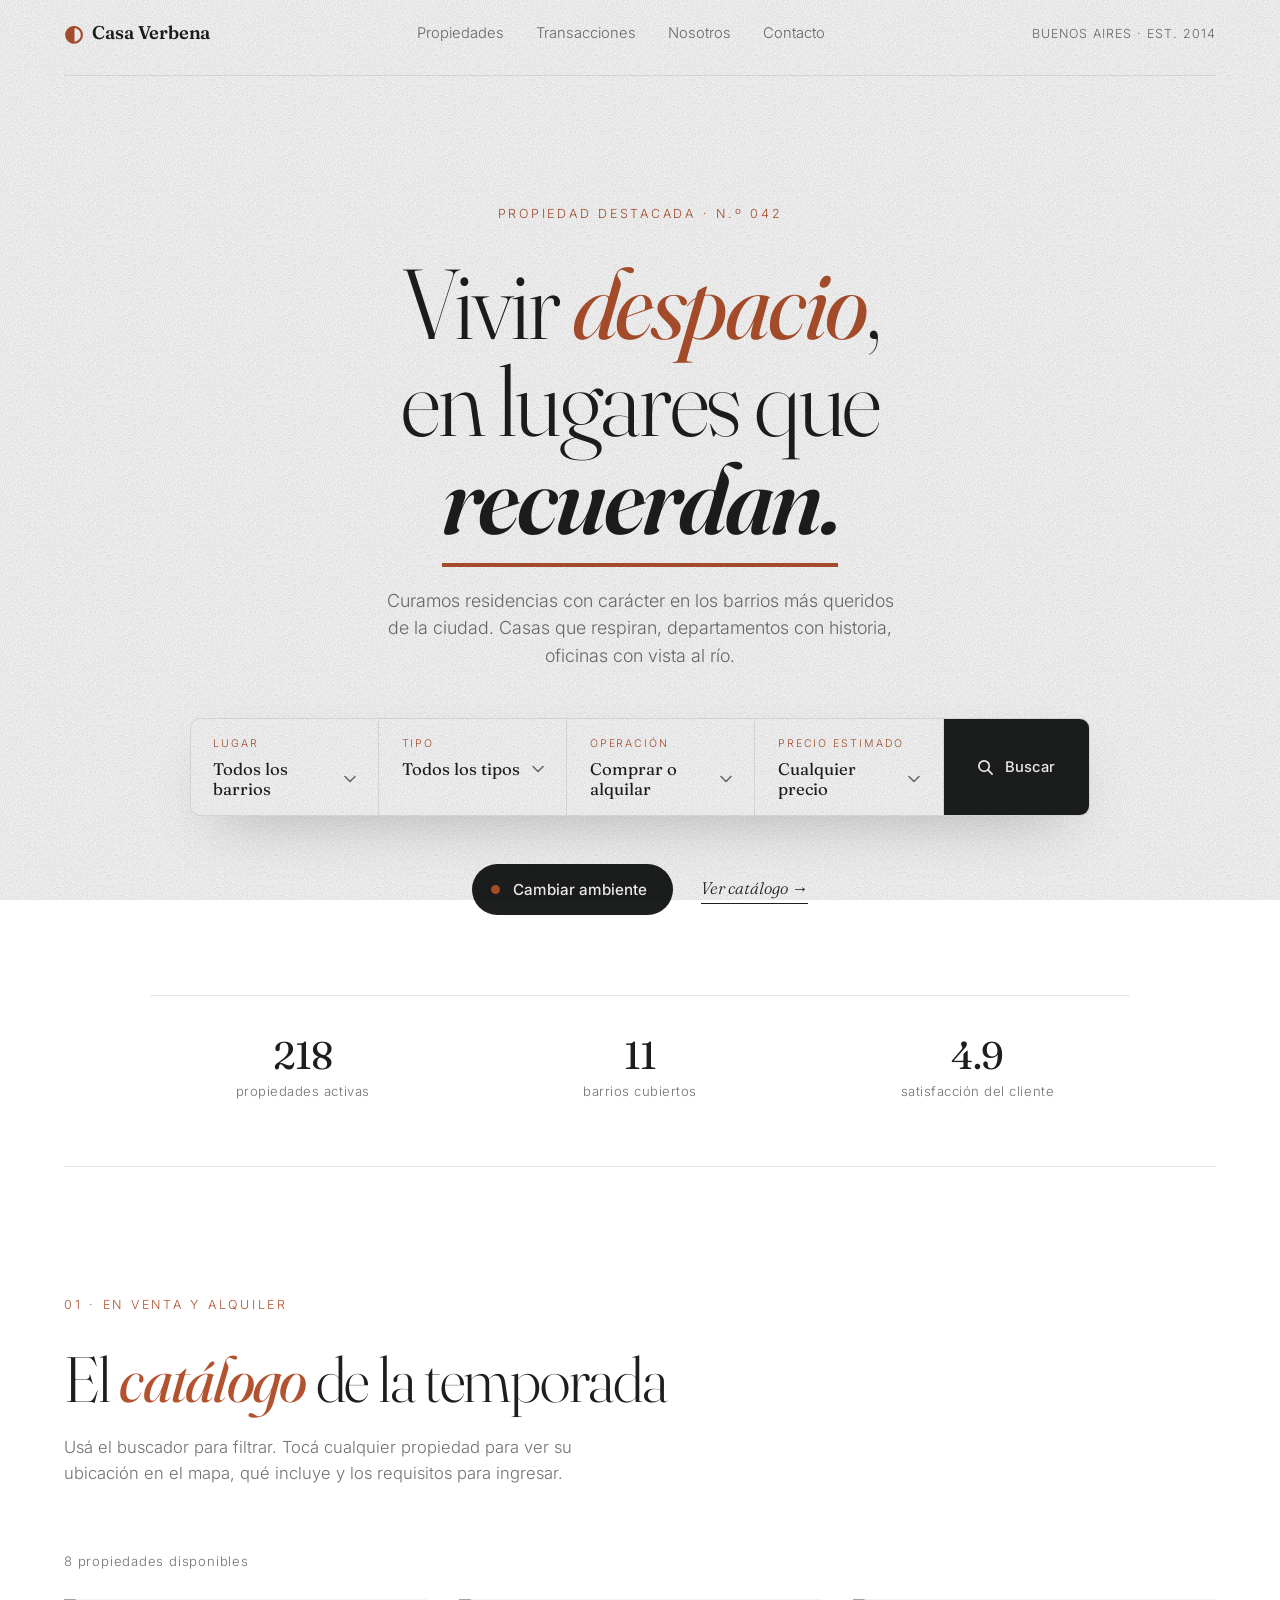
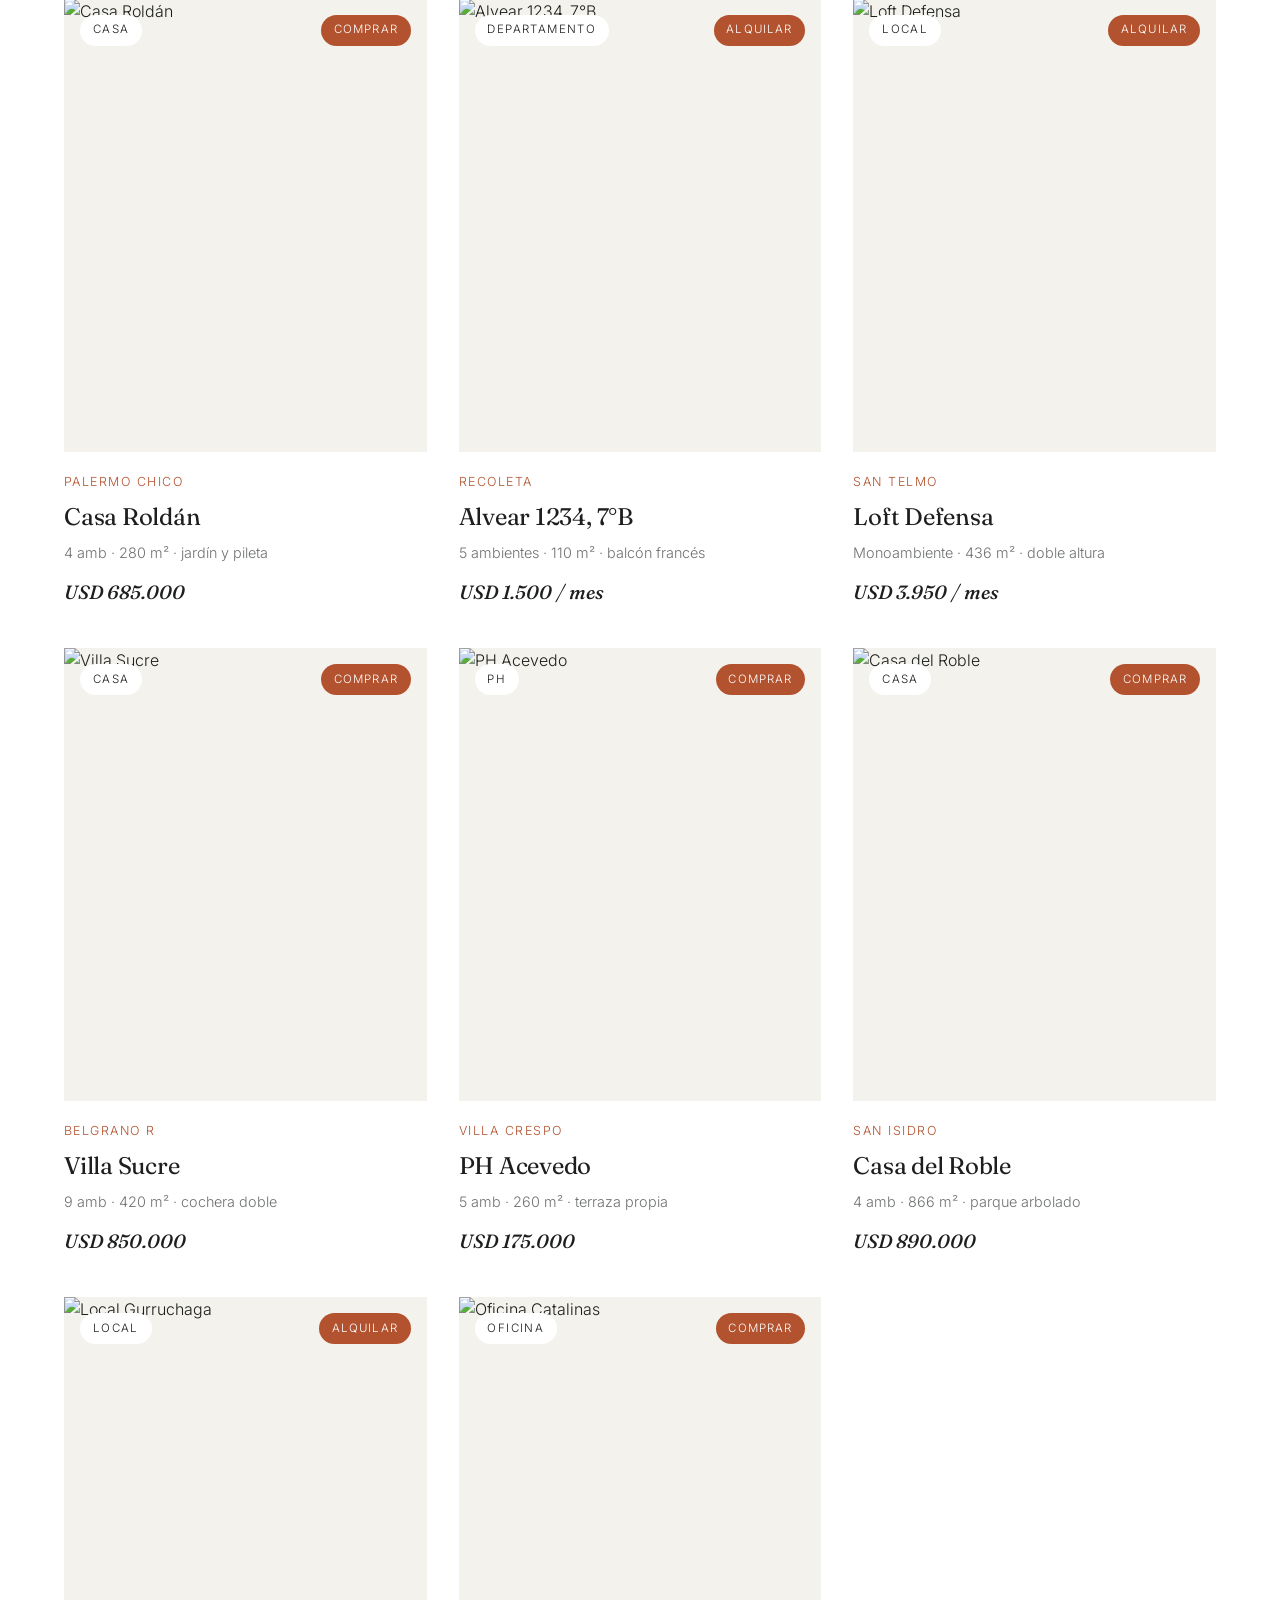
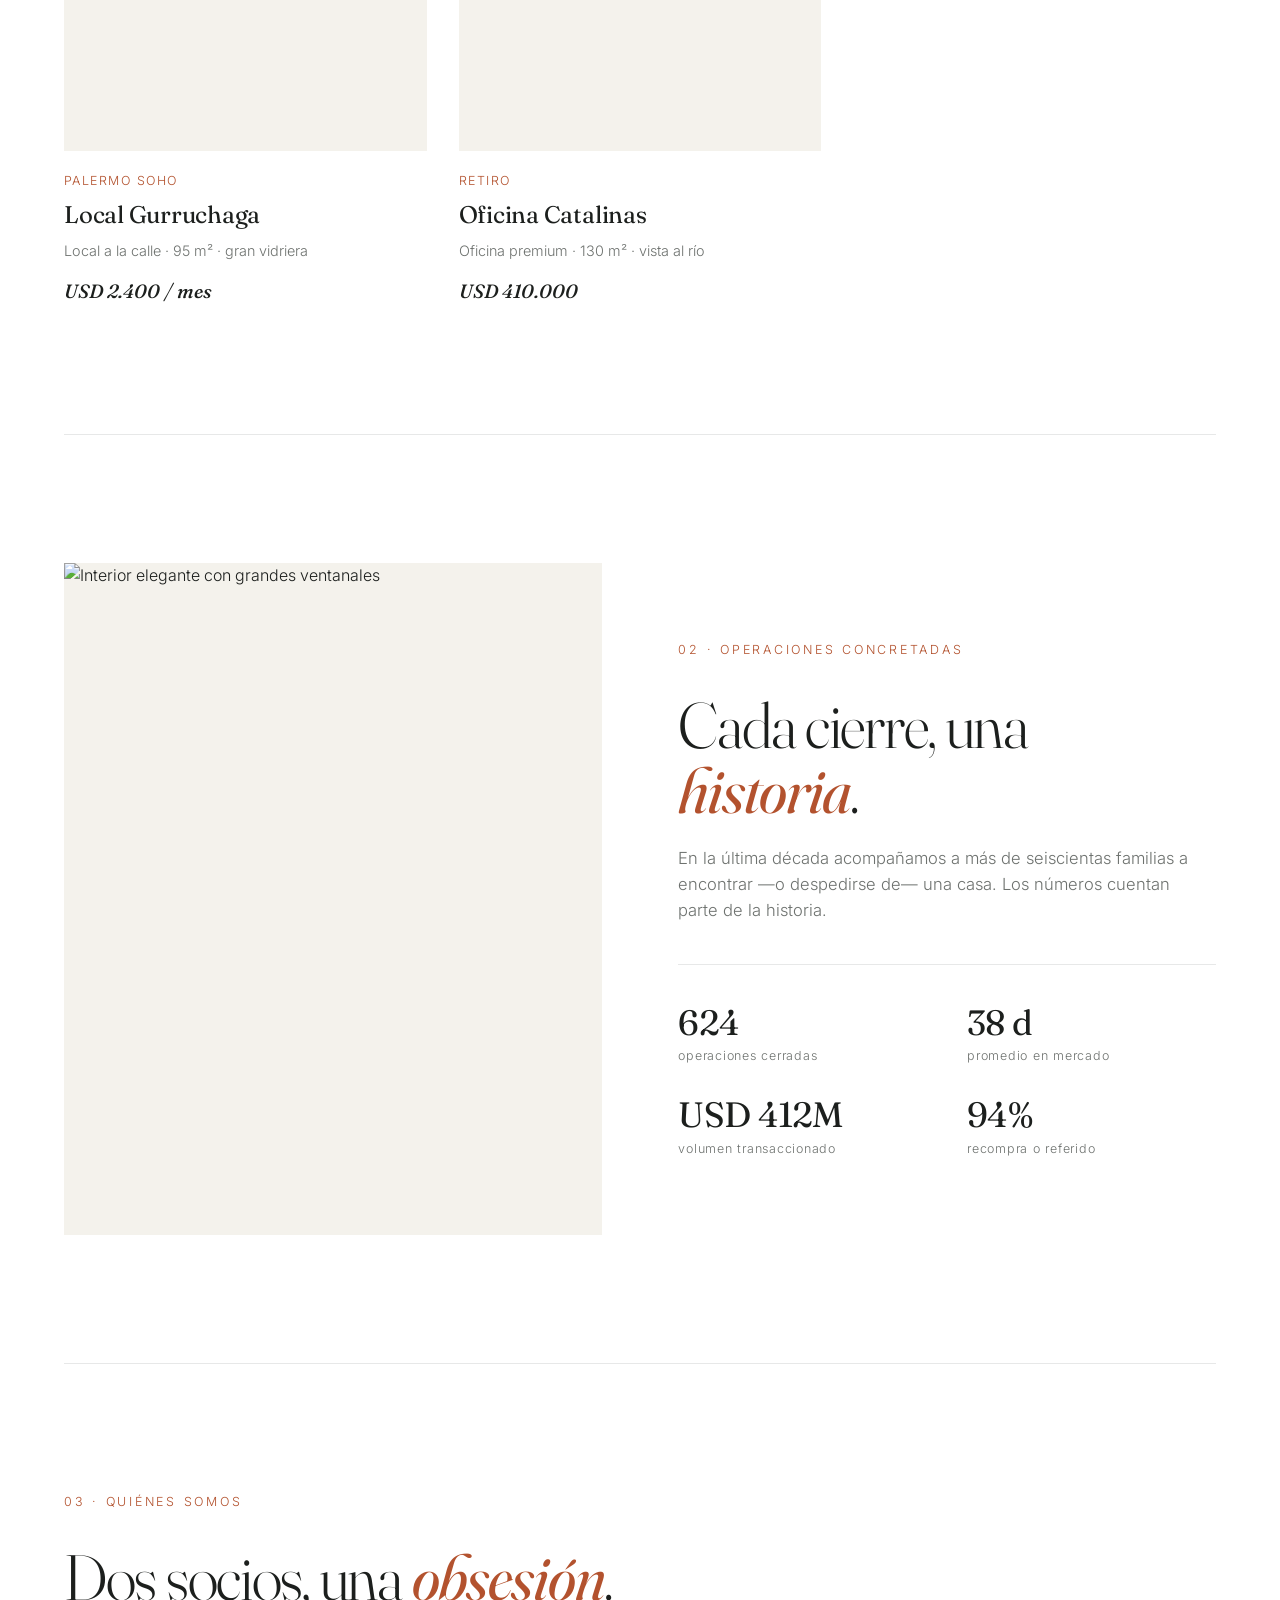
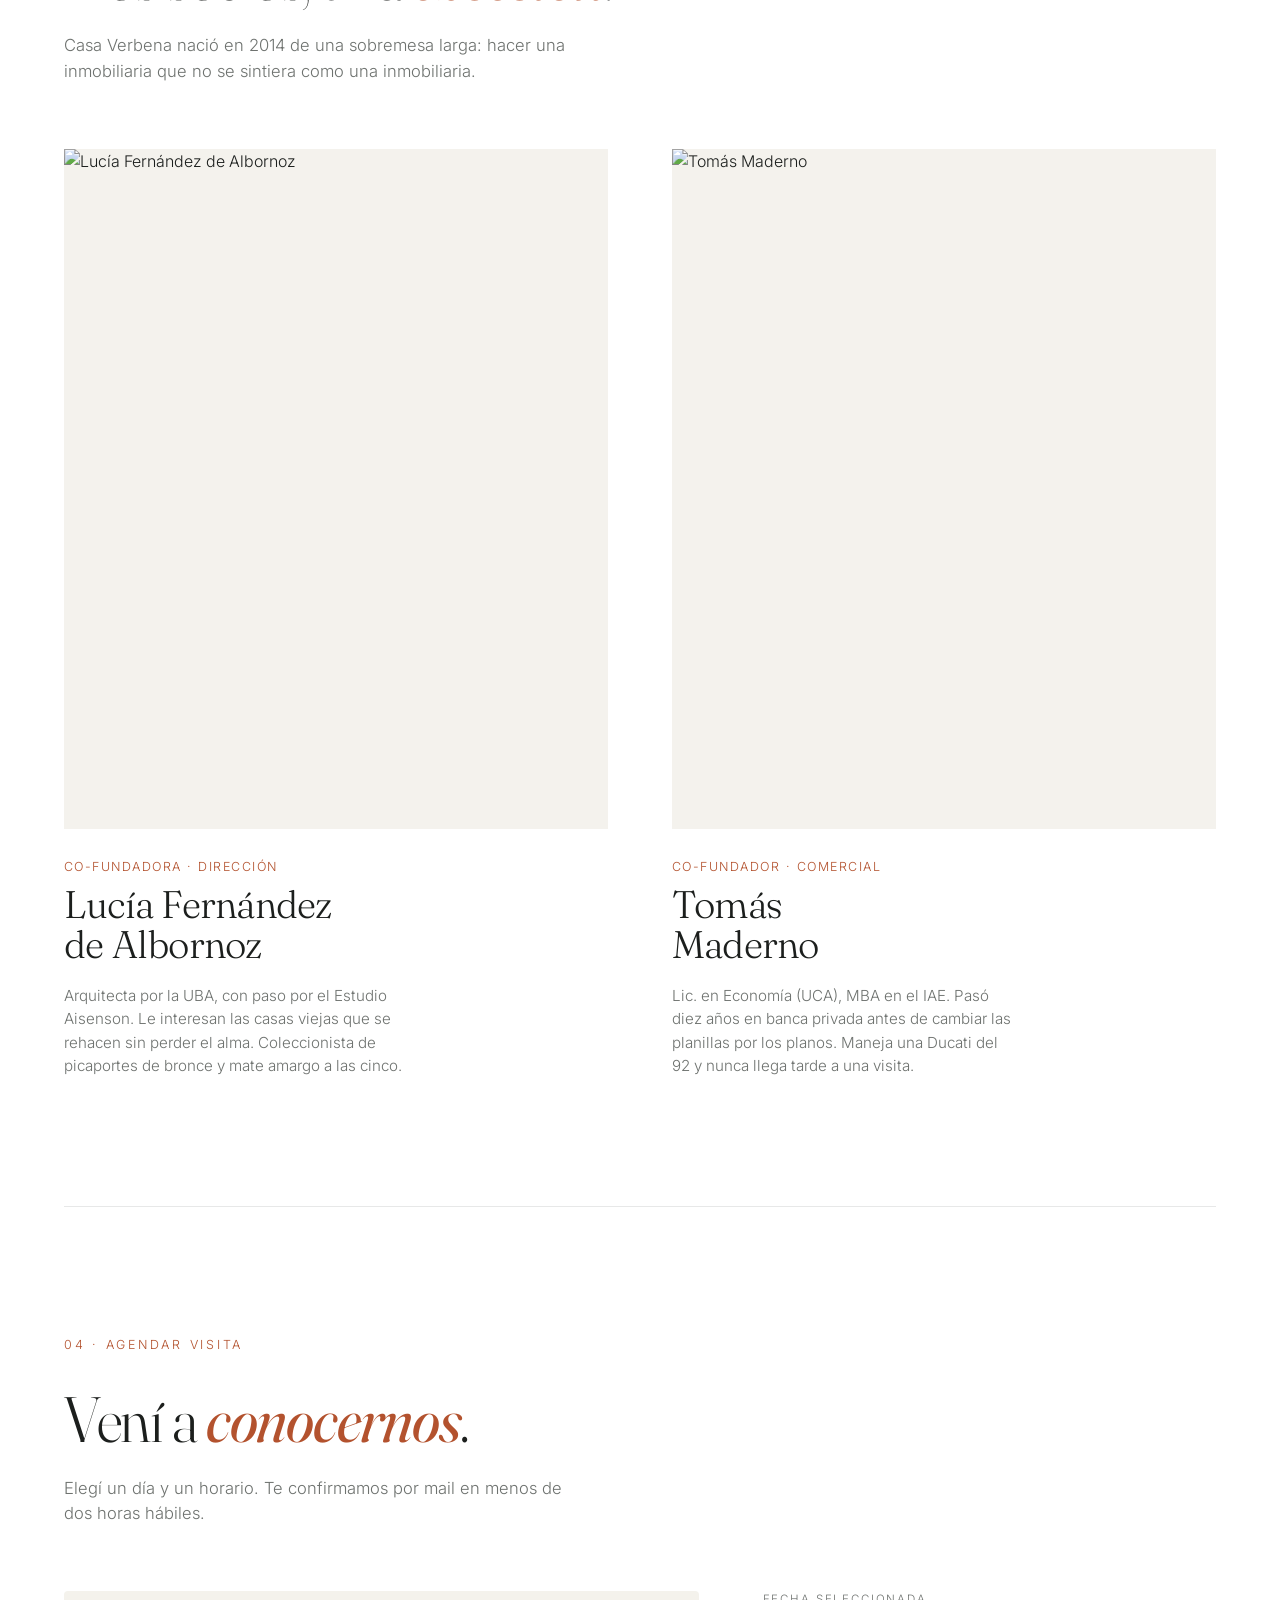
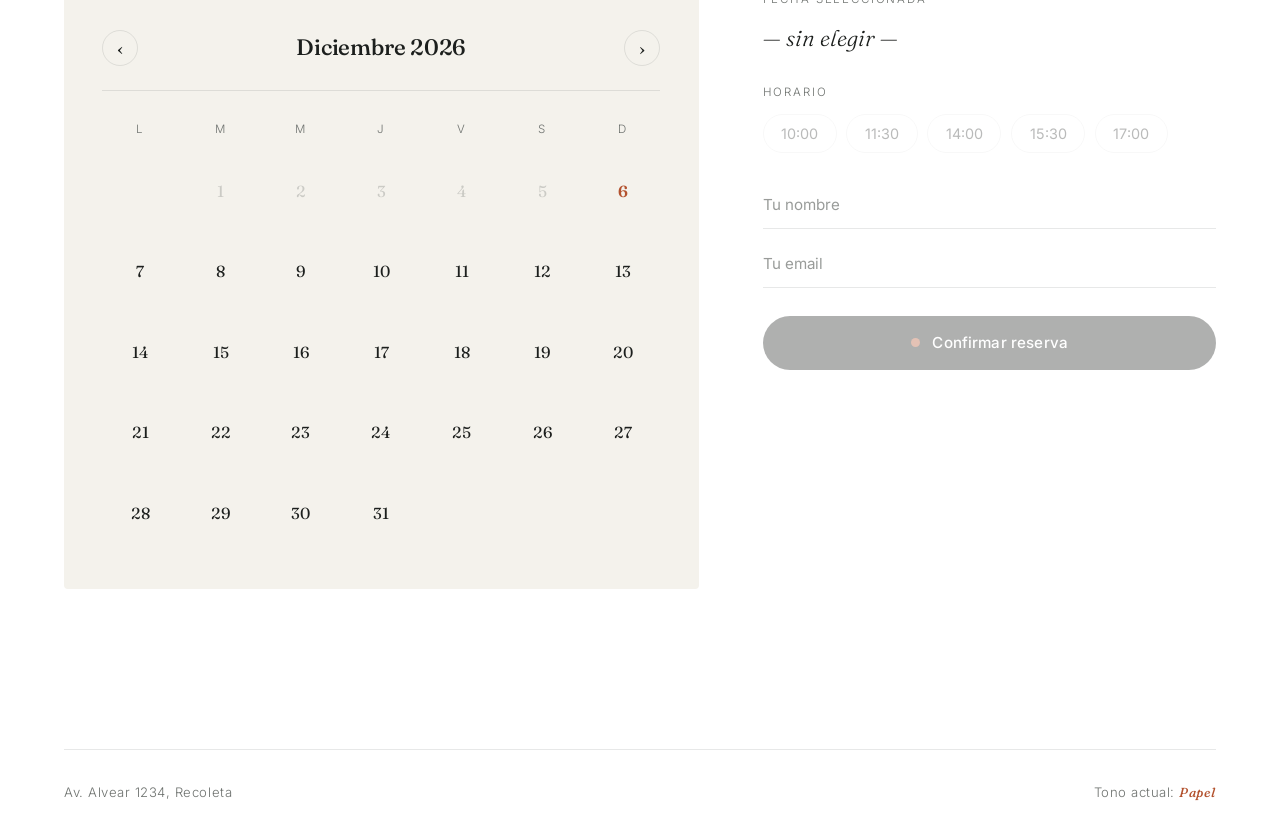
==== index.html @ 5b5d1a53 "Proyecto portfolio" ====
<!DOCTYPE html>
<html lang="es">
<head>
  <meta charset="UTF-8" />
  <meta name="viewport" content="width=device-width, initial-scale=1.0" />
  <title>Casa Verbena — Inmobiliaria Boutique</title>
  <link rel="preconnect" href="https://fonts.googleapis.com" />
  <link rel="preconnect" href="https://fonts.gstatic.com" crossorigin />
  <link href="https://fonts.googleapis.com/css2?family=Fraunces:opsz,wght@9..144,300;9..144,400;9..144,600;9..144,800&family=Inter:wght@300;400;500&display=swap" rel="stylesheet" />
  <link rel="stylesheet" href="styles.css" />
</head>
<body>
  <div class="grain"></div>

  <header class="nav">
    <div class="logo">
      <span class="logo-mark">◐</span>
      <span class="logo-text">Casa Verbena</span>
    </div>
    <nav class="nav-links">
      <a href="#propiedades">Propiedades</a>
      <a href="#transacciones">Transacciones</a>
      <a href="#nosotros">Nosotros</a>
      <a href="#contacto">Contacto</a>
    </nav>
    <span class="nav-meta">Buenos Aires · Est. 2014</span>
  </header>

  <!-- ========== HERO ========== -->
  <main class="hero">
    <p class="eyebrow">Propiedad destacada · N.º 042</p>

    <h1 class="title">
      Vivir <em>despacio</em>,<br />
      en lugares que<br />
      <span class="title-accent">recuerdan.</span>
    </h1>

    <p class="lede">
      Curamos residencias con carácter en los barrios más queridos de la ciudad.
      Casas que respiran, departamentos con historia, oficinas con vista al río.
    </p>

    <!-- ===== BUSCADOR ===== -->
    <div class="search">
      <div class="dd" data-name="lugar">
        <span class="dd-label">Lugar</span>
        <button class="dd-trigger" type="button" aria-haspopup="listbox">
          <span class="dd-value">—</span>
          <svg class="dd-chevron" viewBox="0 0 12 8" fill="none" aria-hidden="true">
            <path d="M1 1.5 6 6.5 11 1.5" stroke="currentColor" stroke-width="1.6" stroke-linecap="round" stroke-linejoin="round" />
          </svg>
        </button>
        <div class="dd-panel" role="listbox" hidden></div>
      </div>

      <div class="dd" data-name="tipo">
        <span class="dd-label">Tipo</span>
        <button class="dd-trigger" type="button" aria-haspopup="listbox">
          <span class="dd-value">—</span>
          <svg class="dd-chevron" viewBox="0 0 12 8" fill="none" aria-hidden="true">
            <path d="M1 1.5 6 6.5 11 1.5" stroke="currentColor" stroke-width="1.6" stroke-linecap="round" stroke-linejoin="round" />
          </svg>
        </button>
        <div class="dd-panel" role="listbox" hidden></div>
      </div>

      <div class="dd" data-name="operacion">
        <span class="dd-label">Operación</span>
        <button class="dd-trigger" type="button" aria-haspopup="listbox">
          <span class="dd-value">—</span>
          <svg class="dd-chevron" viewBox="0 0 12 8" fill="none" aria-hidden="true">
            <path d="M1 1.5 6 6.5 11 1.5" stroke="currentColor" stroke-width="1.6" stroke-linecap="round" stroke-linejoin="round" />
          </svg>
        </button>
        <div class="dd-panel" role="listbox" hidden></div>
      </div>

      <div class="dd" data-name="precio">
        <span class="dd-label">Precio estimado</span>
        <button class="dd-trigger" type="button" aria-haspopup="listbox">
          <span class="dd-value">—</span>
          <svg class="dd-chevron" viewBox="0 0 12 8" fill="none" aria-hidden="true">
            <path d="M1 1.5 6 6.5 11 1.5" stroke="currentColor" stroke-width="1.6" stroke-linecap="round" stroke-linejoin="round" />
          </svg>
        </button>
        <div class="dd-panel" role="listbox" hidden></div>
      </div>

      <button id="searchBtn" class="search-submit" aria-label="Buscar">
        <svg class="search-icon" viewBox="0 0 18 18" fill="none" aria-hidden="true">
          <circle cx="7.5" cy="7.5" r="5.5" stroke="currentColor" stroke-width="1.8" />
          <path d="M11.6 11.6 16 16" stroke="currentColor" stroke-width="1.8" stroke-linecap="round" />
        </svg>
        <span>Buscar</span>
      </button>
    </div>

    <div class="actions">
      <button id="themeBtn" class="btn-primary">
        <span class="btn-dot"></span>
        <span class="btn-label">Cambiar ambiente</span>
      </button>
      <a href="#propiedades" class="btn-ghost">Ver catálogo →</a>
    </div>

    <section class="stats">
      <div class="stat">
        <span class="stat-num">218</span>
        <span class="stat-label">propiedades activas</span>
      </div>
      <div class="stat">
        <span class="stat-num">11</span>
        <span class="stat-label">barrios cubiertos</span>
      </div>
      <div class="stat">
        <span class="stat-num">4.9</span>
        <span class="stat-label">satisfacción del cliente</span>
      </div>
    </section>
  </main>

  <!-- ========== PROPIEDADES ========== -->
  <section id="propiedades" class="section">
    <div class="section-head">
      <p class="eyebrow">01 · En venta y alquiler</p>
      <h2 class="section-title">El <em>catálogo</em> de la temporada</h2>
      <p class="section-lede">
        Usá el buscador para filtrar. Tocá cualquier propiedad para ver su
        ubicación en el mapa, qué incluye y los requisitos para ingresar.
      </p>
    </div>

    <p id="resultCount" class="result-count"></p>
    <div id="gridProperties" class="grid-properties"></div>
    <p id="noResults" class="no-results" hidden>
      No encontramos propiedades con esos filtros. Probá ampliar la búsqueda.
    </p>
  </section>

  <!-- ========== TRANSACCIONES ========== -->
  <section id="transacciones" class="section section-split">
    <div class="split-image">
      <img src="https://images.unsplash.com/photo-1554995207-c18c203602cb?w=1200&q=80" alt="Interior elegante con grandes ventanales" loading="lazy" />
    </div>
    <div class="split-content">
      <p class="eyebrow">02 · Operaciones concretadas</p>
      <h2 class="section-title">Cada cierre, una <em>historia</em>.</h2>
      <p class="section-lede">
        En la última década acompañamos a más de seiscientas familias a encontrar
        —o despedirse de— una casa. Los números cuentan parte de la historia.
      </p>

      <div class="metrics">
        <div class="metric">
          <span class="metric-num">624</span>
          <span class="metric-label">operaciones cerradas</span>
        </div>
        <div class="metric">
          <span class="metric-num">38 d</span>
          <span class="metric-label">promedio en mercado</span>
        </div>
        <div class="metric">
          <span class="metric-num">USD 412M</span>
          <span class="metric-label">volumen transaccionado</span>
        </div>
        <div class="metric">
          <span class="metric-num">94%</span>
          <span class="metric-label">recompra o referido</span>
        </div>
      </div>
    </div>
  </section>

  <!-- ========== NOSOTROS ========== -->
  <section id="nosotros" class="section">
    <div class="section-head">
      <p class="eyebrow">03 · Quiénes somos</p>
      <h2 class="section-title">Dos socios, una <em>obsesión</em>.</h2>
      <p class="section-lede">
        Casa Verbena nació en 2014 de una sobremesa larga: hacer una inmobiliaria
        que no se sintiera como una inmobiliaria.
      </p>
    </div>

    <div class="founders">
      <article class="founder">
        <div class="founder-img">
          <img src="https://images.unsplash.com/photo-1573496359142-b8d87734a5a2?w=700&q=80" alt="Lucía Fernández de Albornoz" loading="lazy" />
        </div>
        <div class="founder-body">
          <p class="founder-role">Co-fundadora · Dirección</p>
          <h3 class="founder-name">Lucía Fernández<br />de Albornoz</h3>
          <p class="founder-bio">
            Arquitecta por la UBA, con paso por el Estudio Aisenson. Le interesan
            las casas viejas que se rehacen sin perder el alma. Coleccionista de
            picaportes de bronce y mate amargo a las cinco.
          </p>
        </div>
      </article>

      <article class="founder">
        <div class="founder-img">
          <img src="https://images.unsplash.com/photo-1560250097-0b93528c311a?w=700&q=80" alt="Tomás Maderno" loading="lazy" />
        </div>
        <div class="founder-body">
          <p class="founder-role">Co-fundador · Comercial</p>
          <h3 class="founder-name">Tomás<br />Maderno</h3>
          <p class="founder-bio">
            Lic. en Economía (UCA), MBA en el IAE. Pasó diez años en banca
            privada antes de cambiar las planillas por los planos. Maneja una
            Ducati del 92 y nunca llega tarde a una visita.
          </p>
        </div>
      </article>
    </div>
  </section>

  <!-- ========== CONTACTO ========== -->
  <section id="contacto" class="section">
    <div class="section-head">
      <p class="eyebrow">04 · Agendar visita</p>
      <h2 class="section-title">Vení a <em>conocernos</em>.</h2>
      <p class="section-lede">
        Elegí un día y un horario. Te confirmamos por mail en menos de dos horas
        hábiles.
      </p>
    </div>

    <div class="booking">
      <div class="calendar">
        <div class="cal-head">
          <button id="prevMonth" class="cal-nav" aria-label="Mes anterior">‹</button>
          <span id="calLabel" class="cal-label">—</span>
          <button id="nextMonth" class="cal-nav" aria-label="Mes siguiente">›</button>
        </div>
        <div class="cal-weekdays">
          <span>L</span><span>M</span><span>M</span><span>J</span><span>V</span><span>S</span><span>D</span>
        </div>
        <div id="calDays" class="cal-days"></div>
      </div>

      <div class="booking-side">
        <div class="booking-step">
          <p class="step-label">Fecha seleccionada</p>
          <p id="selectedDateLabel" class="step-value">— sin elegir —</p>
        </div>

        <div class="booking-step">
          <p class="step-label">Horario</p>
          <div id="timeSlots" class="time-slots">
            <button class="slot" data-time="10:00" disabled>10:00</button>
            <button class="slot" data-time="11:30" disabled>11:30</button>
            <button class="slot" data-time="14:00" disabled>14:00</button>
            <button class="slot" data-time="15:30" disabled>15:30</button>
            <button class="slot" data-time="17:00" disabled>17:00</button>
          </div>
        </div>

        <div class="booking-step">
          <input id="nameInput" class="booking-input" type="text" placeholder="Tu nombre" />
          <input id="emailInput" class="booking-input" type="email" placeholder="Tu email" />
        </div>

        <button id="confirmBtn" class="btn-primary btn-full" disabled>
          <span class="btn-dot"></span>
          <span class="btn-label">Confirmar reserva</span>
        </button>

        <p id="confirmMsg" class="confirm-msg" aria-live="polite"></p>
      </div>
    </div>
  </section>

  <footer class="foot">
    <span>Av. Alvear 1234, Recoleta</span>
    <span class="foot-mood">Tono actual: <strong id="moodLabel">Papel</strong></span>
  </footer>

  <script src="data.js"></script>
  <script src="theme.js"></script>
  <script src="script.js"></script>
</body>
</html>
---- styles.css ----
/* ============================================
   Casa Verbena · Estilos
   Estética editorial cálida para inmobiliaria
   ============================================ */

:root {
  /* Paleta base "Papel" — blanca y luminosa */
  --bg: #ffffff;
  --bg-soft: #f4f2ec;
  --ink: #1c1f1d;
  --ink-soft: #6e726f;
  --accent: #b3522e;       /* terracota */
  --accent-deep: #8a3d20;
  --line: rgba(28, 31, 29, 0.10);

  /* Tipografía */
  --serif: "Fraunces", Georgia, serif;
  --sans: "Inter", system-ui, sans-serif;

  /* Transiciones globales para el cambio de ambiente */
  --t: 0.9s cubic-bezier(0.65, 0, 0.35, 1);
}

* { box-sizing: border-box; margin: 0; padding: 0; }

html { scroll-behavior: smooth; }
html, body { min-height: 100%; }

body {
  font-family: var(--sans);
  background: var(--bg);
  color: var(--ink);
  font-weight: 300;
  line-height: 1.55;
  padding: 2rem clamp(1.25rem, 5vw, 4rem);
  overflow-x: hidden;
  transition: background var(--t), color var(--t);
  position: relative;
}

/* Grano sutil sobre todo el documento ---------- */
.grain {
  position: fixed;
  inset: 0;
  pointer-events: none;
  z-index: 100;
  opacity: 0.35;
  mix-blend-mode: multiply;
  background-image: url("data:image/svg+xml;utf8,<svg xmlns='http://www.w3.org/2000/svg' width='160' height='160'><filter id='n'><feTurbulence type='fractalNoise' baseFrequency='0.9' numOctaves='2' stitchTiles='stitch'/><feColorMatrix values='0 0 0 0 0  0 0 0 0 0  0 0 0 0 0  0 0 0 0.5 0'/></filter><rect width='100%' height='100%' filter='url(%23n)'/></svg>");
}

/* Navegación ------------------------------------ */
.nav {
  display: flex;
  align-items: center;
  justify-content: space-between;
  gap: 2rem;
  padding-bottom: 1.5rem;
  border-bottom: 1px solid var(--line);
  flex-wrap: wrap;
  transition: border-color var(--t);
  position: sticky;
  top: 0;
  background: var(--bg);
  z-index: 50;
  padding-top: 1rem;
  margin-top: -2rem;
  margin-bottom: 1rem;
}

.logo {
  display: flex;
  align-items: center;
  gap: 0.6rem;
  font-family: var(--serif);
  font-size: 1.15rem;
  font-weight: 600;
  letter-spacing: -0.01em;
}

.logo-mark {
  color: var(--accent);
  font-size: 1.4rem;
  transition: color var(--t), transform 0.6s;
}

.logo:hover .logo-mark { transform: rotate(180deg); }

.nav-links {
  display: flex;
  gap: 2rem;
}

.nav-links a {
  color: var(--ink-soft);
  text-decoration: none;
  font-size: 0.92rem;
  position: relative;
  transition: color 0.25s;
}

.nav-links a::after {
  content: "";
  position: absolute;
  left: 0; bottom: -4px;
  width: 100%; height: 1px;
  background: var(--accent);
  transform: scaleX(0);
  transform-origin: left;
  transition: transform 0.35s ease;
}

.nav-links a:hover { color: var(--ink); }
.nav-links a:hover::after { transform: scaleX(1); }

.nav-meta {
  font-size: 0.78rem;
  letter-spacing: 0.08em;
  text-transform: uppercase;
  color: var(--ink-soft);
}

/* Hero ------------------------------------------ */
.hero {
  padding: clamp(3rem, 10vw, 7rem) 0 4rem;
  max-width: 980px;
  margin: 0 auto;
  text-align: center;
}

.eyebrow {
  font-size: 0.78rem;
  letter-spacing: 0.22em;
  text-transform: uppercase;
  color: var(--accent);
  margin-bottom: 2rem;
  transition: color var(--t);
}

.title {
  font-family: var(--serif);
  font-weight: 300;
  font-size: clamp(2.8rem, 8.5vw, 6.2rem);
  line-height: 0.98;
  letter-spacing: -0.025em;
  margin-bottom: 2.5rem;
  font-variation-settings: "opsz" 144;
}

.title em {
  font-style: italic;
  font-weight: 400;
  color: var(--accent);
  transition: color var(--t);
}

.title-accent {
  font-style: italic;
  font-weight: 600;
  border-bottom: 4px solid var(--accent);
  padding-bottom: 0.05em;
  transition: border-color var(--t);
}

.lede {
  font-size: clamp(1rem, 1.4vw, 1.15rem);
  max-width: 48ch;
  color: var(--ink-soft);
  margin: 0 auto 3rem;
}

/* Acciones -------------------------------------- */
.actions {
  display: flex;
  align-items: center;
  justify-content: center;
  gap: 1.75rem;
  flex-wrap: wrap;
  margin-bottom: 5rem;
}

.btn-primary {
  display: inline-flex;
  align-items: center;
  gap: 0.8rem;
  padding: 1rem 1.6rem 1rem 1.2rem;
  font-family: var(--sans);
  font-size: 0.95rem;
  font-weight: 500;
  letter-spacing: 0.01em;
  color: var(--bg);
  background: var(--ink);
  border: none;
  border-radius: 999px;
  cursor: pointer;
  transition: background var(--t), color var(--t), transform 0.25s, opacity 0.3s;
}

.btn-primary:hover:not(:disabled) { transform: translateY(-2px); }
.btn-primary:active:not(:disabled) { transform: translateY(0); }
.btn-primary:disabled { opacity: 0.35; cursor: not-allowed; }

.btn-full { width: 100%; justify-content: center; padding: 1.1rem 1.4rem; }

.btn-dot {
  width: 9px;
  height: 9px;
  border-radius: 50%;
  background: var(--accent);
  transition: background var(--t), transform 0.6s;
}

.btn-primary:hover:not(:disabled) .btn-dot { transform: scale(1.4); }

.btn-ghost {
  font-family: var(--serif);
  font-style: italic;
  font-size: 1.05rem;
  color: var(--ink);
  text-decoration: none;
  border-bottom: 1px solid var(--ink);
  padding-bottom: 2px;
  transition: color var(--t), border-color var(--t), letter-spacing 0.3s;
}

.btn-ghost:hover { letter-spacing: 0.04em; }

/* Estadísticas del hero ------------------------- */
.stats {
  display: grid;
  grid-template-columns: repeat(auto-fit, minmax(180px, 1fr));
  gap: 2rem;
  padding-top: 2.5rem;
  border-top: 1px solid var(--line);
  transition: border-color var(--t);
}

.stat { display: flex; flex-direction: column; gap: 0.4rem; align-items: center; text-align: center; }

.stat-num {
  font-family: var(--serif);
  font-size: 2.4rem;
  font-weight: 400;
  line-height: 1;
  letter-spacing: -0.02em;
}

.stat-label {
  font-size: 0.82rem;
  color: var(--ink-soft);
  letter-spacing: 0.04em;
}

/* ============================================
   Secciones genéricas
   ============================================ */
.section {
  padding: clamp(4rem, 10vw, 8rem) 0;
  border-top: 1px solid var(--line);
  transition: border-color var(--t);
}

.section-head {
  max-width: 720px;
  margin-bottom: clamp(2.5rem, 5vw, 4rem);
}

.section-title {
  font-family: var(--serif);
  font-weight: 300;
  font-size: clamp(2.2rem, 5.5vw, 4rem);
  line-height: 1.02;
  letter-spacing: -0.02em;
  margin: 0.6rem 0 1.5rem;
  font-variation-settings: "opsz" 144;
}

.section-title em {
  font-style: italic;
  font-weight: 400;
  color: var(--accent);
  transition: color var(--t);
}

.section-lede {
  font-size: clamp(0.98rem, 1.3vw, 1.1rem);
  color: var(--ink-soft);
  max-width: 52ch;
}

/* ============================================
   PROPIEDADES — grilla de tarjetas
   ============================================ */
.grid-properties {
  display: grid;
  grid-template-columns: repeat(auto-fill, minmax(300px, 1fr));
  gap: 2.5rem 2rem;
}

.card {
  display: flex;
  flex-direction: column;
  cursor: pointer;
  transition: transform 0.4s ease;
}

.card:hover { transform: translateY(-6px); }

.card-img {
  position: relative;
  aspect-ratio: 4 / 5;
  overflow: hidden;
  background: var(--bg-soft);
  margin-bottom: 1.25rem;
  transition: background var(--t);
}

.card-img img {
  width: 100%;
  height: 100%;
  object-fit: cover;
  transition: transform 0.8s cubic-bezier(0.2, 0.8, 0.2, 1);
}

.card:hover .card-img img { transform: scale(1.06); }

.card-tag {
  position: absolute;
  top: 1rem;
  left: 1rem;
  background: var(--bg);
  color: var(--ink);
  font-size: 0.72rem;
  letter-spacing: 0.12em;
  text-transform: uppercase;
  padding: 0.4rem 0.8rem;
  border-radius: 999px;
  transition: background var(--t), color var(--t);
}

.card-body { display: flex; flex-direction: column; gap: 0.4rem; }

.card-location {
  font-size: 0.78rem;
  letter-spacing: 0.12em;
  text-transform: uppercase;
  color: var(--accent);
  transition: color var(--t);
}

.card-title {
  font-family: var(--serif);
  font-size: 1.5rem;
  font-weight: 400;
  letter-spacing: -0.01em;
}

.card-desc {
  font-size: 0.9rem;
  color: var(--ink-soft);
}

.card-price {
  font-family: var(--serif);
  font-style: italic;
  font-size: 1.2rem;
  font-weight: 500;
  margin-top: 0.5rem;
  color: var(--ink);
}

/* ============================================
   TRANSACCIONES — layout dividido
   ============================================ */
.section-split {
  display: grid;
  grid-template-columns: 1fr 1fr;
  gap: clamp(2rem, 6vw, 5rem);
  align-items: center;
}

.split-image {
  aspect-ratio: 4 / 5;
  overflow: hidden;
  background: var(--bg-soft);
  transition: background var(--t);
}

.split-image img {
  width: 100%;
  height: 100%;
  object-fit: cover;
  transition: transform 12s linear;
}

.split-image:hover img { transform: scale(1.08); }

.metrics {
  display: grid;
  grid-template-columns: 1fr 1fr;
  gap: 2rem 2.5rem;
  margin-top: 2.5rem;
  padding-top: 2.5rem;
  border-top: 1px solid var(--line);
  transition: border-color var(--t);
}

.metric { display: flex; flex-direction: column; gap: 0.4rem; }

.metric-num {
  font-family: var(--serif);
  font-size: 2.2rem;
  font-weight: 400;
  line-height: 1;
  letter-spacing: -0.02em;
}

.metric-label {
  font-size: 0.78rem;
  color: var(--ink-soft);
  letter-spacing: 0.06em;
}

@media (max-width: 768px) {
  .section-split { grid-template-columns: 1fr; }
}

/* ============================================
   NOSOTROS — fundadores
   ============================================ */
.founders {
  display: grid;
  grid-template-columns: 1fr 1fr;
  gap: clamp(2rem, 5vw, 4rem);
}

.founder { display: flex; flex-direction: column; }

.founder-img {
  aspect-ratio: 4 / 5;
  overflow: hidden;
  background: var(--bg-soft);
  margin-bottom: 1.75rem;
  filter: grayscale(0.15);
  transition: background var(--t), filter 0.5s;
}

.founder:hover .founder-img { filter: grayscale(0); }

.founder-img img {
  width: 100%;
  height: 100%;
  object-fit: cover;
  transition: transform 1s ease;
}

.founder:hover .founder-img img { transform: scale(1.04); }

.founder-role {
  font-size: 0.78rem;
  letter-spacing: 0.12em;
  text-transform: uppercase;
  color: var(--accent);
  margin-bottom: 0.6rem;
  transition: color var(--t);
}

.founder-name {
  font-family: var(--serif);
  font-size: clamp(1.7rem, 3.2vw, 2.4rem);
  font-weight: 300;
  line-height: 1.02;
  letter-spacing: -0.02em;
  margin-bottom: 1.25rem;
}

.founder-bio {
  font-size: 0.95rem;
  color: var(--ink-soft);
  max-width: 38ch;
}

@media (max-width: 768px) {
  .founders { grid-template-columns: 1fr; }
}

/* ============================================
   CONTACTO — calendario y reserva
   ============================================ */
.booking {
  display: grid;
  grid-template-columns: 1.4fr 1fr;
  gap: clamp(2rem, 5vw, 4rem);
  align-items: start;
}

.calendar {
  background: var(--bg-soft);
  padding: clamp(1.5rem, 3vw, 2.5rem);
  border-radius: 4px;
  transition: background var(--t);
}

.cal-head {
  display: flex;
  align-items: center;
  justify-content: space-between;
  margin-bottom: 1.5rem;
  padding-bottom: 1.5rem;
  border-bottom: 1px solid var(--line);
  transition: border-color var(--t);
}

.cal-label {
  font-family: var(--serif);
  font-size: 1.4rem;
  font-weight: 500;
  letter-spacing: -0.01em;
  text-transform: capitalize;
}

.cal-nav {
  width: 36px;
  height: 36px;
  border: 1px solid var(--line);
  background: transparent;
  color: var(--ink);
  border-radius: 50%;
  font-size: 1.2rem;
  cursor: pointer;
  display: flex;
  align-items: center;
  justify-content: center;
  transition: background 0.2s, color var(--t), border-color var(--t);
  font-family: var(--serif);
}

.cal-nav:hover { background: var(--ink); color: var(--bg); }

.cal-weekdays {
  display: grid;
  grid-template-columns: repeat(7, 1fr);
  gap: 0.3rem;
  margin-bottom: 0.5rem;
}

.cal-weekdays span {
  text-align: center;
  font-size: 0.72rem;
  letter-spacing: 0.12em;
  color: var(--ink-soft);
  padding: 0.4rem 0;
}

.cal-days {
  display: grid;
  grid-template-columns: repeat(7, 1fr);
  gap: 0.3rem;
}

.cal-day {
  aspect-ratio: 1;
  display: flex;
  align-items: center;
  justify-content: center;
  font-family: var(--serif);
  font-size: 1rem;
  background: transparent;
  border: 1px solid transparent;
  color: var(--ink);
  cursor: pointer;
  border-radius: 50%;
  transition: background 0.2s, color 0.2s, border-color 0.2s;
}

.cal-day:hover:not(.disabled):not(.selected) {
  border-color: var(--ink);
}

.cal-day.disabled {
  color: var(--ink-soft);
  opacity: 0.3;
  cursor: not-allowed;
}

.cal-day.empty { cursor: default; }

.cal-day.today { font-weight: 600; color: var(--accent); }

.cal-day.selected {
  background: var(--ink);
  color: var(--bg);
}

/* Panel lateral de reserva ---------------------- */
.booking-side { display: flex; flex-direction: column; gap: 1.75rem; }

.booking-step { display: flex; flex-direction: column; gap: 0.75rem; }

.step-label {
  font-size: 0.72rem;
  letter-spacing: 0.16em;
  text-transform: uppercase;
  color: var(--ink-soft);
}

.step-value {
  font-family: var(--serif);
  font-size: 1.4rem;
  font-style: italic;
  color: var(--ink);
}

.time-slots { display: flex; flex-wrap: wrap; gap: 0.6rem; }

.slot {
  font-family: var(--sans);
  font-size: 0.9rem;
  padding: 0.65rem 1.1rem;
  border: 1px solid var(--line);
  background: transparent;
  color: var(--ink);
  border-radius: 999px;
  cursor: pointer;
  transition: background 0.2s, color 0.2s, border-color 0.2s, opacity 0.3s;
}

.slot:hover:not(:disabled) { border-color: var(--ink); }

.slot.selected {
  background: var(--accent);
  color: var(--bg);
  border-color: var(--accent);
}

.slot:disabled { opacity: 0.3; cursor: not-allowed; }

.booking-input {
  font-family: var(--sans);
  font-size: 0.95rem;
  padding: 0.85rem 0;
  border: none;
  border-bottom: 1px solid var(--line);
  background: transparent;
  color: var(--ink);
  outline: none;
  transition: border-color 0.25s;
}

.booking-input::placeholder { color: var(--ink-soft); opacity: 0.7; }
.booking-input:focus { border-bottom-color: var(--accent); }

.confirm-msg {
  font-family: var(--serif);
  font-style: italic;
  font-size: 1.05rem;
  color: var(--accent);
  min-height: 1.5em;
  transition: color var(--t);
}

@media (max-width: 768px) {
  .booking { grid-template-columns: 1fr; }
}

/* Pie ------------------------------------------- */
.foot {
  display: flex;
  justify-content: space-between;
  align-items: center;
  padding-top: 2rem;
  margin-top: 2rem;
  border-top: 1px solid var(--line);
  font-size: 0.82rem;
  color: var(--ink-soft);
  letter-spacing: 0.04em;
  flex-wrap: wrap;
  gap: 1rem;
  transition: border-color var(--t);
}

.foot-mood strong {
  font-family: var(--serif);
  font-style: italic;
  font-weight: 500;
  color: var(--accent);
  transition: color var(--t);
}

/* ============================================
   BUSCADOR (hero) — con dropdowns personalizados
   ============================================ */
.search {
  display: flex;
  align-items: stretch;
  background: var(--bg);
  border: 1px solid var(--line);
  border-radius: 10px;
  box-shadow: 0 24px 60px -28px rgba(28, 31, 29, 0.35);
  max-width: 900px;
  margin: 0 auto 3rem;
  flex-wrap: wrap;
  text-align: left;
  transition: background var(--t), border-color var(--t);
}

/* Cada campo es un dropdown personalizado --------- */
.dd {
  position: relative;
  flex: 1 1 175px;
  display: flex;
  flex-direction: column;
  gap: 0.4rem;
  padding: 1.05rem 1.4rem;
  border-right: 1px solid var(--line);
  transition: border-color var(--t);
}

.dd-label {
  font-size: 0.66rem;
  letter-spacing: 0.18em;
  text-transform: uppercase;
  color: var(--accent);
  transition: color var(--t);
}

.dd-trigger {
  display: flex;
  align-items: center;
  justify-content: space-between;
  gap: 0.75rem;
  width: 100%;
  padding: 0;
  background: transparent;
  border: none;
  cursor: pointer;
  font-family: var(--serif);
  font-size: 1.05rem;
  color: var(--ink);
  text-align: left;
  transition: color var(--t);
}

.dd-trigger:hover { color: var(--accent); }

.dd-chevron {
  width: 12px;
  height: 8px;
  flex-shrink: 0;
  color: var(--ink-soft);
  transition: transform 0.3s ease, color var(--t);
}

.dd.open .dd-chevron { transform: rotate(180deg); color: var(--accent); }

/* Panel desplegable ------------------------------- */
.dd-panel {
  position: absolute;
  top: calc(100% - 0.3rem);
  left: 0.6rem;
  right: 0.6rem;
  background: var(--bg);
  border: 1px solid var(--line);
  border-radius: 9px;
  box-shadow: 0 26px 55px -18px rgba(28, 31, 29, 0.4);
  padding: 0.4rem;
  z-index: 120;
  max-height: 264px;
  overflow-y: auto;
  animation: ddIn 0.2s ease;
}

@keyframes ddIn {
  from { opacity: 0; transform: translateY(-8px); }
  to   { opacity: 1; transform: translateY(0); }
}

.dd-option {
  display: flex;
  align-items: center;
  gap: 0.6rem;
  width: 100%;
  padding: 0.65rem 0.8rem;
  background: transparent;
  border: none;
  border-radius: 6px;
  cursor: pointer;
  font-family: var(--serif);
  font-size: 1rem;
  color: var(--ink);
  text-align: left;
  transition: background 0.15s, color 0.15s;
}

.dd-option::before {
  content: "";
  width: 6px;
  height: 6px;
  border-radius: 50%;
  background: var(--accent);
  flex-shrink: 0;
  opacity: 0;
  transition: opacity 0.15s;
}

.dd-option:hover { background: var(--bg-soft); }

.dd-option.selected { color: var(--accent); }
.dd-option.selected::before { opacity: 1; }

/* Botón de búsqueda ------------------------------- */
.search-submit {
  flex: 0 0 auto;
  display: flex;
  align-items: center;
  gap: 0.65rem;
  padding: 0 2.1rem;
  background: var(--ink);
  color: var(--bg);
  border: none;
  border-radius: 0 9px 9px 0;
  cursor: pointer;
  font-family: var(--sans);
  font-size: 0.92rem;
  font-weight: 500;
  letter-spacing: 0.02em;
  transition: background var(--t), color var(--t), letter-spacing 0.25s;
}

.search-submit:hover { letter-spacing: 0.12em; }

.search-icon {
  width: 17px;
  height: 17px;
  flex-shrink: 0;
}

@media (max-width: 720px) {
  .dd {
    flex-basis: 100%;
    border-right: none;
    border-bottom: 1px solid var(--line);
  }
  .search-submit {
    width: 100%;
    padding: 1.05rem;
    border-radius: 0 0 9px 9px;
    justify-content: center;
  }
}

/* Tarjeta como enlace + badge de operación ------ */
.card { text-decoration: none; color: inherit; }

.card-op {
  position: absolute;
  top: 1rem;
  right: 1rem;
  background: var(--accent);
  color: var(--bg);
  font-size: 0.72rem;
  letter-spacing: 0.1em;
  text-transform: uppercase;
  padding: 0.4rem 0.8rem;
  border-radius: 999px;
  transition: background var(--t), color var(--t);
}

.result-count {
  font-size: 0.82rem;
  letter-spacing: 0.06em;
  color: var(--ink-soft);
  margin-bottom: 1.75rem;
}

.no-results {
  font-family: var(--serif);
  font-style: italic;
  font-size: 1.2rem;
  color: var(--ink-soft);
  padding: 2rem 0;
}

/* ============================================
   PÁGINA DE DETALLE
   ============================================ */
.logo-link {
  display: flex;
  align-items: center;
  gap: 0.6rem;
  text-decoration: none;
  color: inherit;
}

.btn-nav {
  padding: 0.7rem 1.2rem 0.7rem 0.95rem;
  font-size: 0.85rem;
}

.back-link {
  display: inline-block;
  font-family: var(--serif);
  font-style: italic;
  font-size: 1rem;
  color: var(--ink-soft);
  text-decoration: none;
  margin: 2.5rem 0 0;
  transition: color 0.25s, letter-spacing 0.25s;
}

.back-link:hover { color: var(--accent); letter-spacing: 0.02em; }

/* Encabezado del detalle ------------------------ */
.detail-hero {
  display: grid;
  grid-template-columns: 1.1fr 1fr;
  gap: clamp(2rem, 5vw, 4rem);
  align-items: center;
  padding: 3rem 0 clamp(3rem, 7vw, 6rem);
}

.detail-cover {
  position: relative;
  aspect-ratio: 4 / 3;
  overflow: hidden;
  background: var(--bg-soft);
  transition: background var(--t);
}

.detail-cover img {
  width: 100%;
  height: 100%;
  object-fit: cover;
}

.detail-name {
  font-family: var(--serif);
  font-weight: 300;
  font-size: clamp(2.4rem, 5.5vw, 4.2rem);
  line-height: 1.0;
  letter-spacing: -0.025em;
  margin: 0.5rem 0 1.25rem;
  font-variation-settings: "opsz" 144;
}

.detail-address {
  font-size: 0.98rem;
  color: var(--ink-soft);
  margin-bottom: 0.4rem;
}

.detail-surface {
  font-size: 0.92rem;
  color: var(--ink-soft);
  padding-bottom: 1.5rem;
  margin-bottom: 1.5rem;
  border-bottom: 1px solid var(--line);
  transition: border-color var(--t);
}

.detail-price {
  font-family: var(--serif);
  font-style: italic;
  font-size: 2rem;
  font-weight: 500;
  color: var(--ink);
  margin-bottom: 2rem;
}

/* Bloques del detalle --------------------------- */
.detail-block {
  padding: clamp(3rem, 7vw, 5rem) 0;
  border-top: 1px solid var(--line);
  transition: border-color var(--t);
}

.detail-subtitle {
  font-family: var(--serif);
  font-weight: 300;
  font-size: clamp(1.8rem, 4vw, 2.8rem);
  letter-spacing: -0.02em;
  margin: 0.5rem 0 1rem;
}

.detail-note {
  font-size: 0.98rem;
  color: var(--ink-soft);
  max-width: 52ch;
  margin-bottom: 2rem;
}

.detail-note em { font-style: italic; color: var(--accent); }

/* Mapa ------------------------------------------ */
.detail-map {
  width: 100%;
  height: 440px;
  border-radius: 4px;
  overflow: hidden;
  background: var(--bg-soft);
  position: relative;
  z-index: 0;
}

.leaflet-container {
  font-family: var(--sans);
  background: var(--bg-soft);
}

/* Columnas: características y requisitos --------- */
.detail-cols {
  display: grid;
  grid-template-columns: 1fr 1fr;
  gap: clamp(2.5rem, 6vw, 5rem);
  padding: clamp(3rem, 7vw, 5rem) 0;
  border-top: 1px solid var(--line);
  transition: border-color var(--t);
}

.feature-list,
.requisito-list {
  list-style: none;
  margin-top: 1.75rem;
  display: flex;
  flex-direction: column;
}

.feature {
  display: flex;
  align-items: center;
  gap: 0.9rem;
  padding: 0.9rem 0;
  border-bottom: 1px solid var(--line);
  font-size: 0.98rem;
  transition: border-color var(--t);
}

.feature-dot {
  width: 7px;
  height: 7px;
  border-radius: 50%;
  background: var(--accent);
  flex-shrink: 0;
  transition: background var(--t);
}

.requisito {
  display: flex;
  align-items: flex-start;
  gap: 1.1rem;
  padding: 1rem 0;
  border-bottom: 1px solid var(--line);
  font-size: 0.98rem;
  color: var(--ink-soft);
  transition: border-color var(--t);
}

.requisito-num {
  font-family: var(--serif);
  font-style: italic;
  font-size: 1.1rem;
  color: var(--accent);
  flex-shrink: 0;
  transition: color var(--t);
}

/* Estado: propiedad no encontrada --------------- */
.detail-empty {
  padding: clamp(4rem, 12vw, 9rem) 0;
  max-width: 600px;
}

.detail-empty .btn-ghost { margin-top: 2rem; display: inline-block; }

@media (max-width: 768px) {
  .detail-hero { grid-template-columns: 1fr; }
  .detail-cols { grid-template-columns: 1fr; }
  .detail-map { height: 340px; }
}

/* Mobile ---------------------------------------- */
@media (max-width: 640px) {
  .nav-links { order: 3; width: 100%; gap: 1.25rem; }
  .nav-meta { display: none; }
  .actions { gap: 1.25rem; }
  .btn-nav { font-size: 0.8rem; }
}
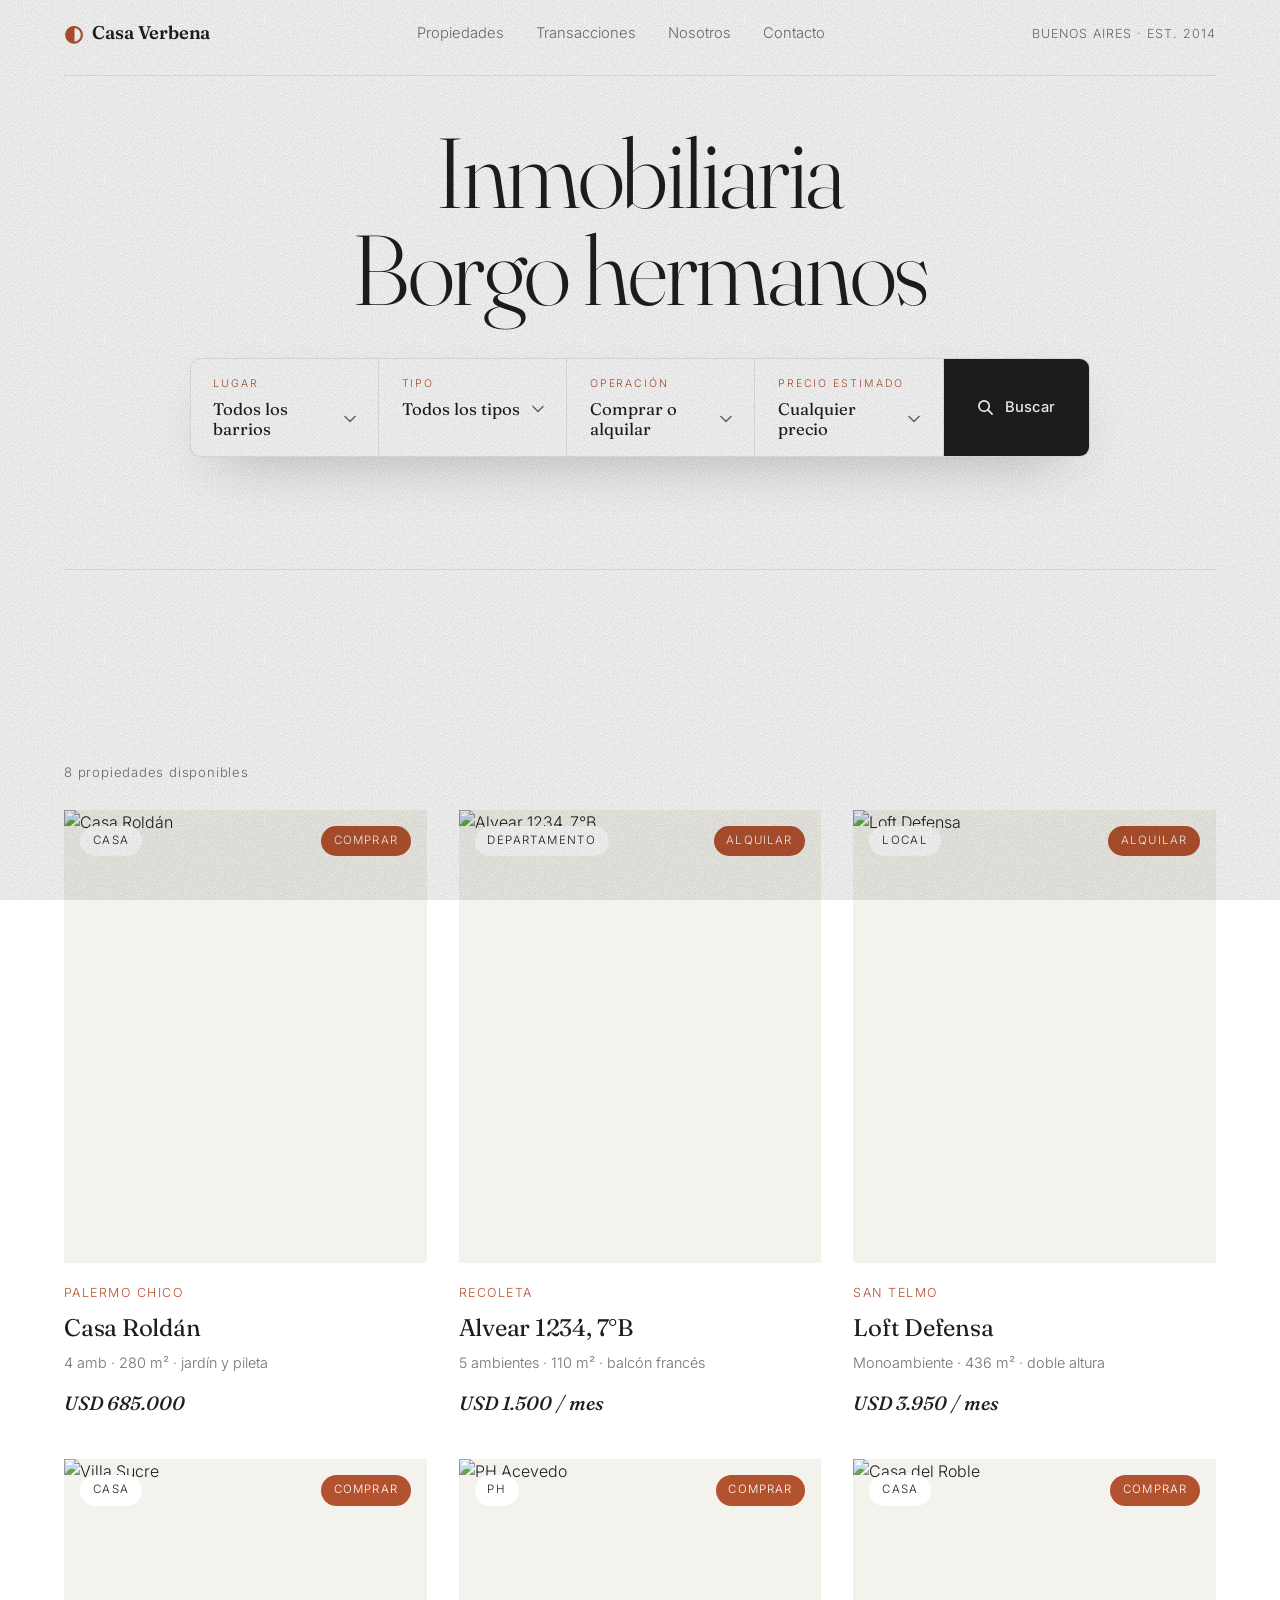
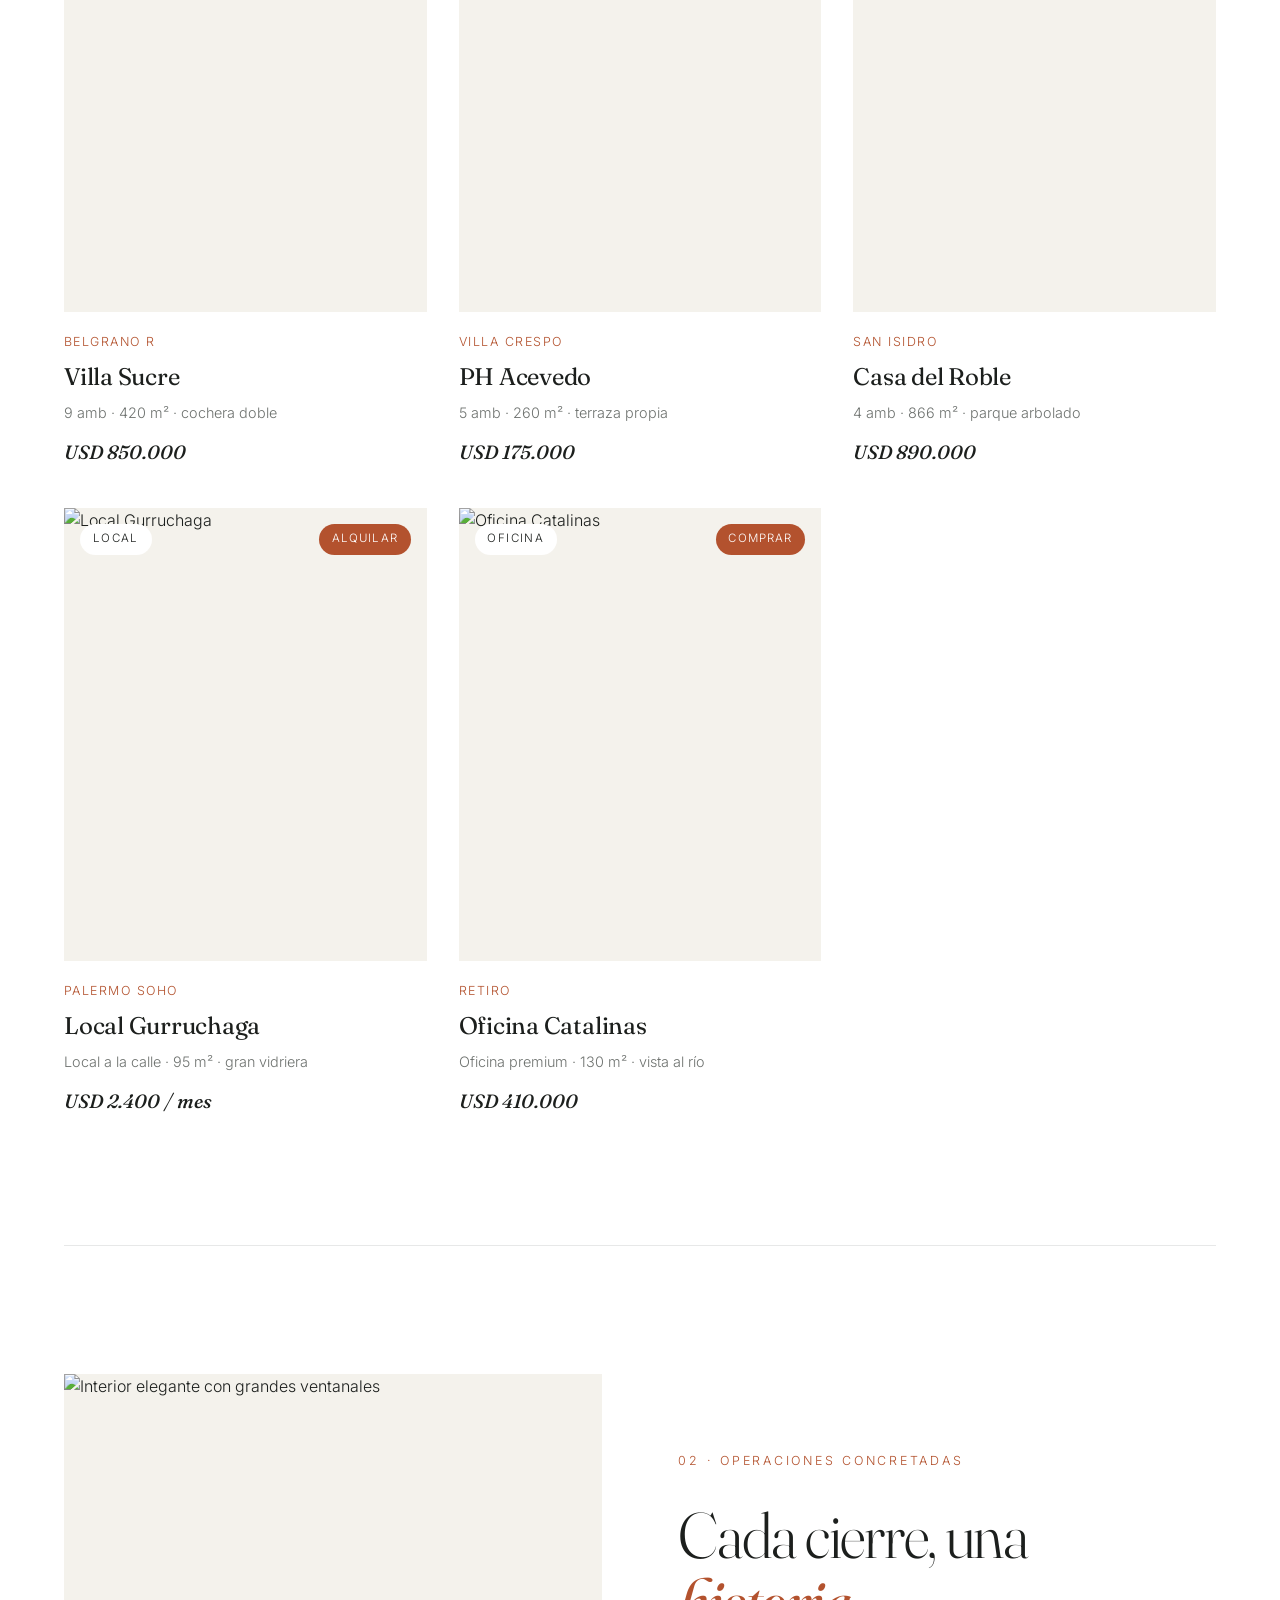
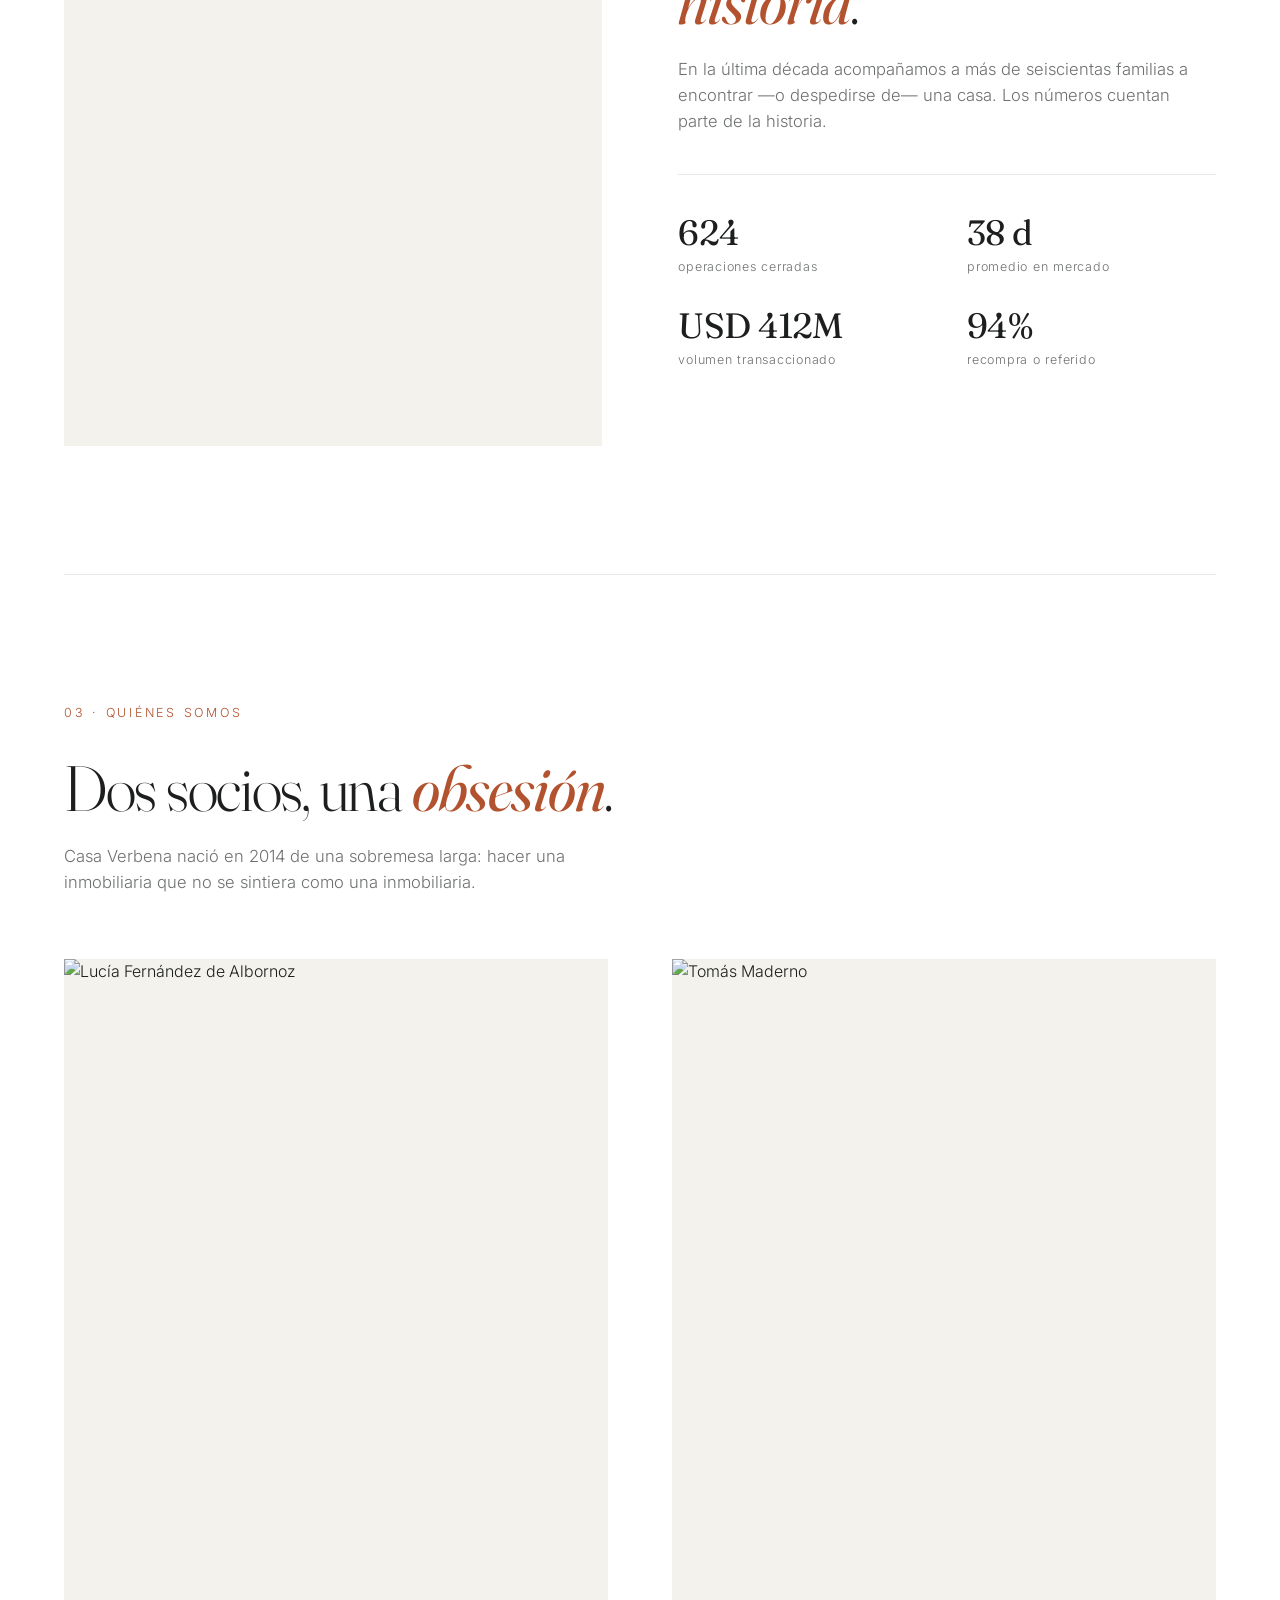
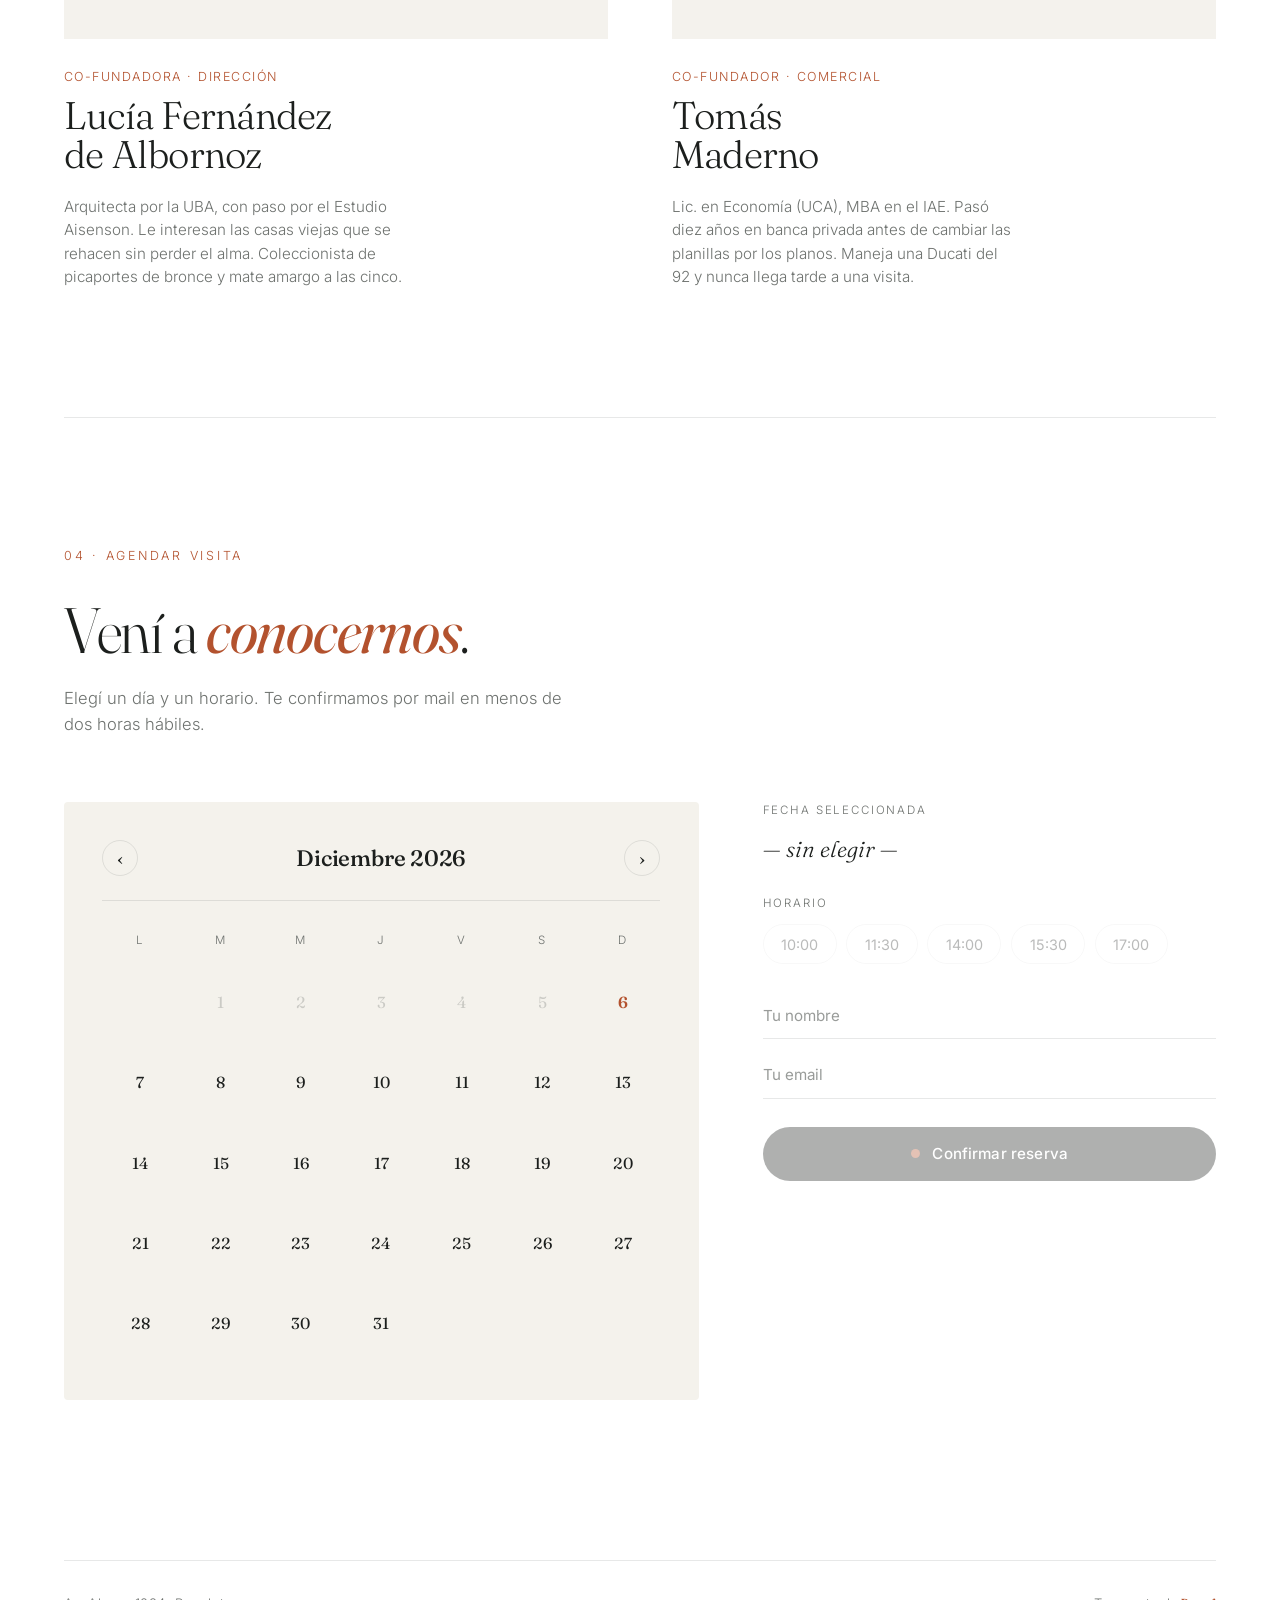
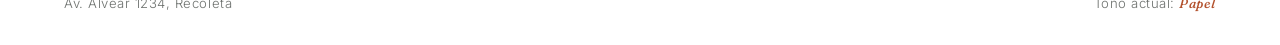
==== commit af1b7453: "Actualización del diseño" ====
--- a/index.html
+++ b/index.html
@@ -28,18 +28,12 @@
 
   <!-- ========== HERO ========== -->
   <main class="hero">
-    <p class="eyebrow">Propiedad destacada · N.º 042</p>
 
     <h1 class="title">
-      Vivir <em>despacio</em>,<br />
-      en lugares que<br />
-      <span class="title-accent">recuerdan.</span>
+      Inmobiliaria <br />
+      Borgo hermanos<br />
     </h1>
 
-    <p class="lede">
-      Curamos residencias con carácter en los barrios más queridos de la ciudad.
-      Casas que respiran, departamentos con historia, oficinas con vista al río.
-    </p>
 
     <!-- ===== BUSCADOR ===== -->
     <div class="search">
@@ -96,39 +90,12 @@
       </button>
     </div>
 
-    <div class="actions">
-      <button id="themeBtn" class="btn-primary">
-        <span class="btn-dot"></span>
-        <span class="btn-label">Cambiar ambiente</span>
-      </button>
-      <a href="#propiedades" class="btn-ghost">Ver catálogo →</a>
-    </div>
-
-    <section class="stats">
-      <div class="stat">
-        <span class="stat-num">218</span>
-        <span class="stat-label">propiedades activas</span>
-      </div>
-      <div class="stat">
-        <span class="stat-num">11</span>
-        <span class="stat-label">barrios cubiertos</span>
-      </div>
-      <div class="stat">
-        <span class="stat-num">4.9</span>
-        <span class="stat-label">satisfacción del cliente</span>
-      </div>
-    </section>
+
   </main>
 
   <!-- ========== PROPIEDADES ========== -->
   <section id="propiedades" class="section">
     <div class="section-head">
-      <p class="eyebrow">01 · En venta y alquiler</p>
-      <h2 class="section-title">El <em>catálogo</em> de la temporada</h2>
-      <p class="section-lede">
-        Usá el buscador para filtrar. Tocá cualquier propiedad para ver su
-        ubicación en el mapa, qué incluye y los requisitos para ingresar.
-      </p>
     </div>
 
     <p id="resultCount" class="result-count"></p>
--- a/styles.css
+++ b/styles.css
@@ -64,7 +64,7 @@
   background: var(--bg);
   z-index: 50;
   padding-top: 1rem;
-  margin-top: -2rem;
+  margin-top: -7rem;
   margin-bottom: 1rem;
 }
 
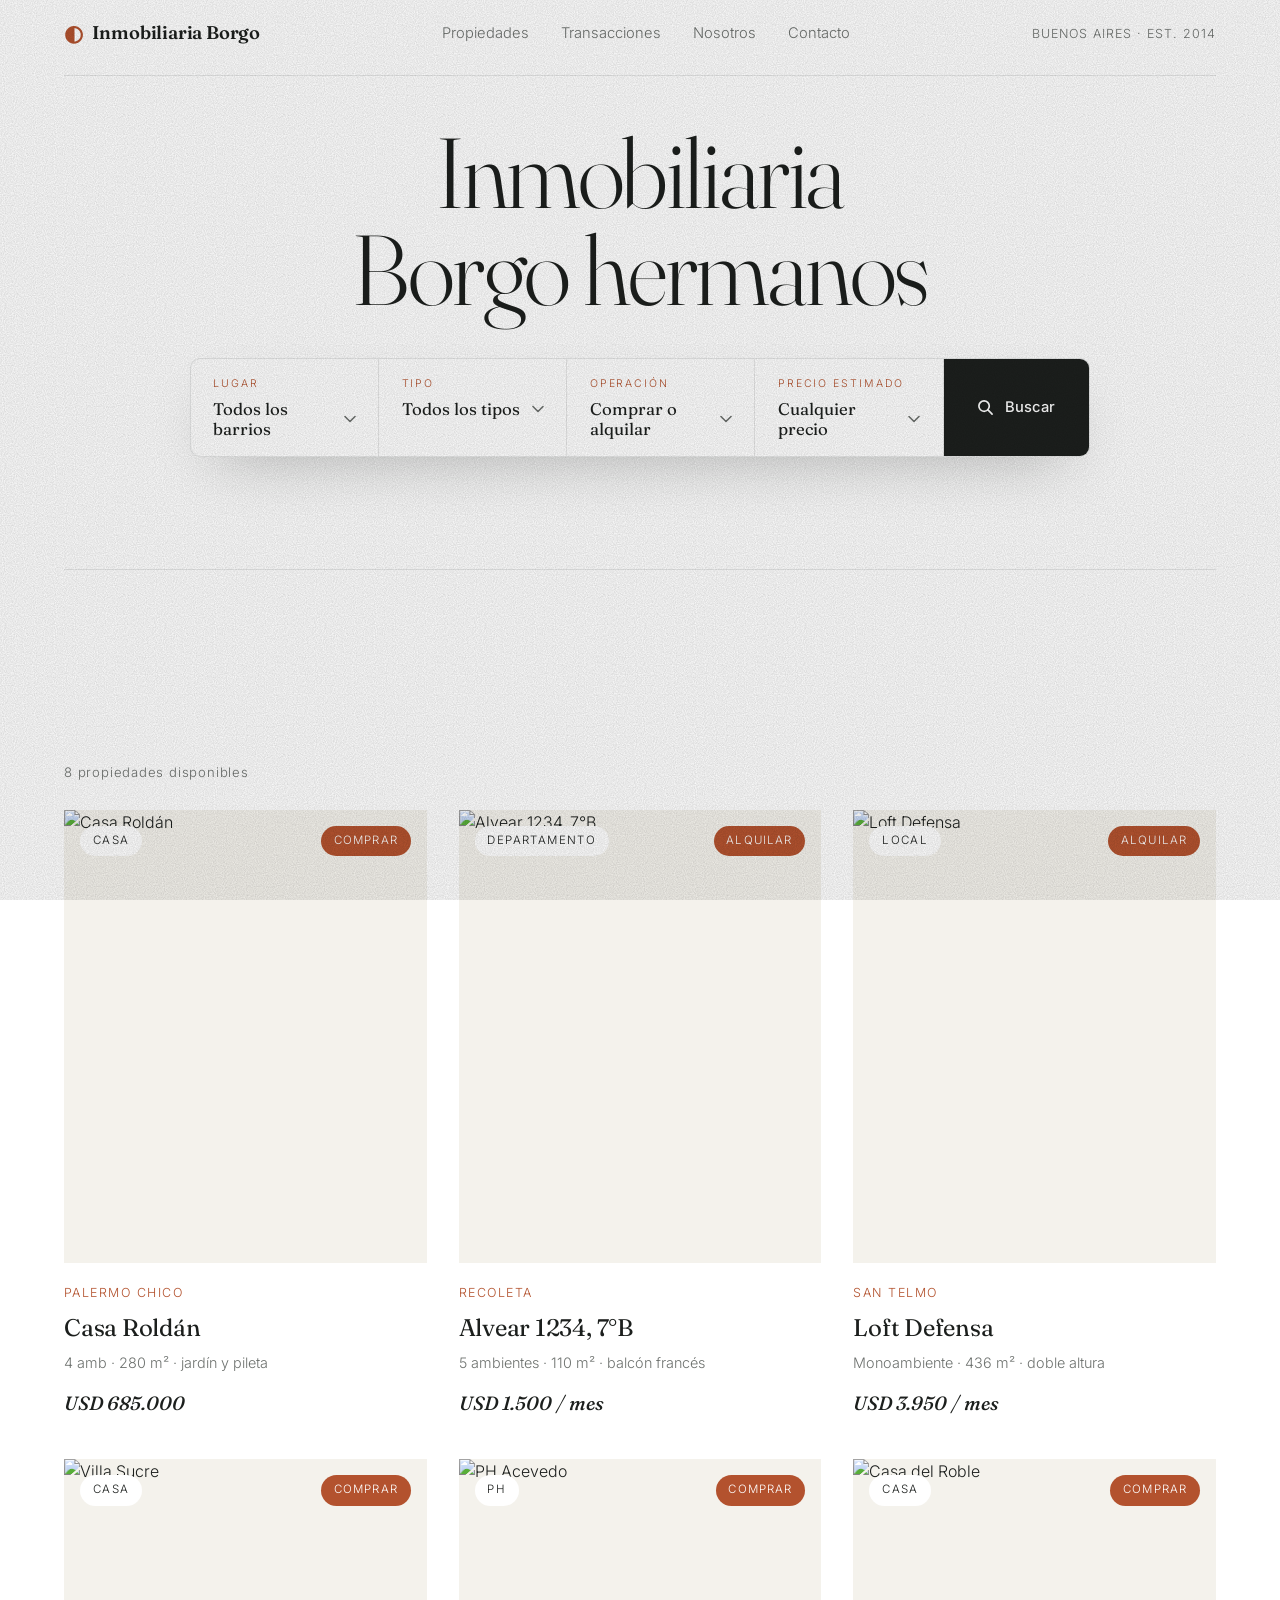
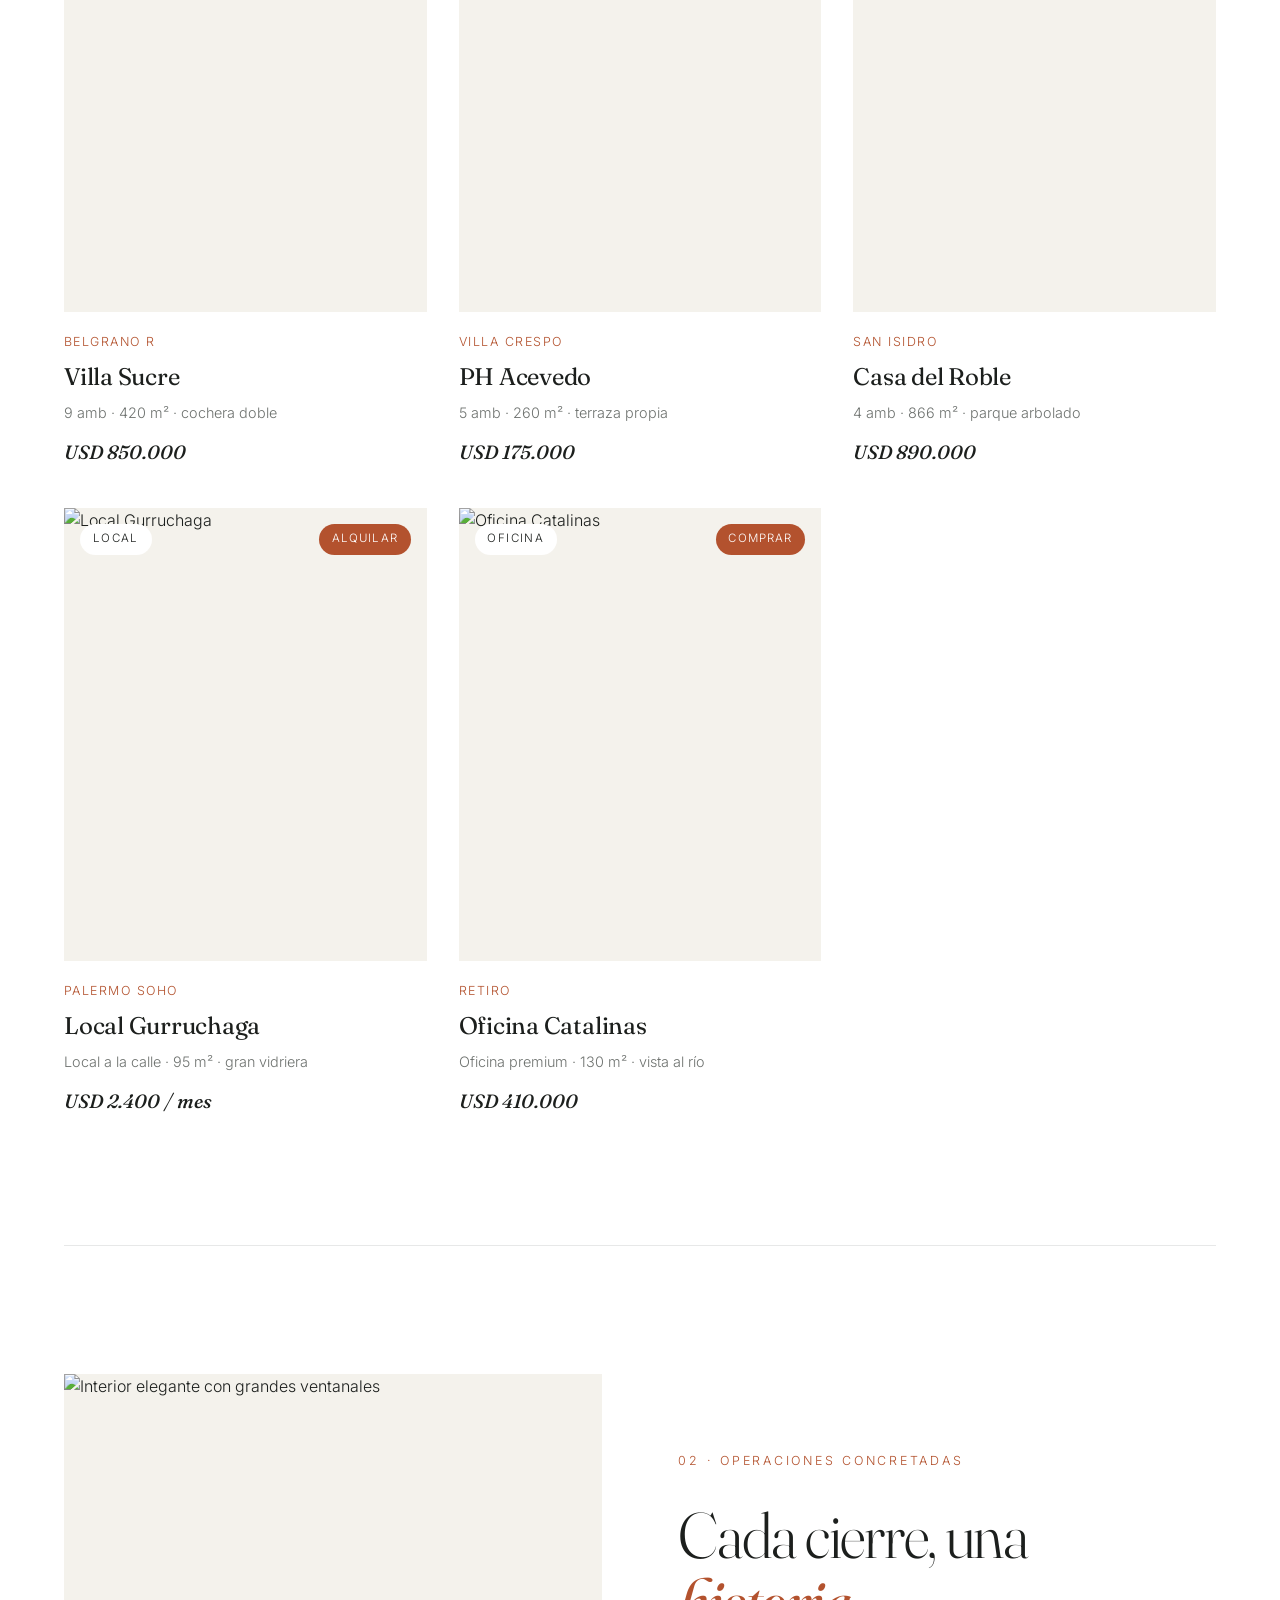
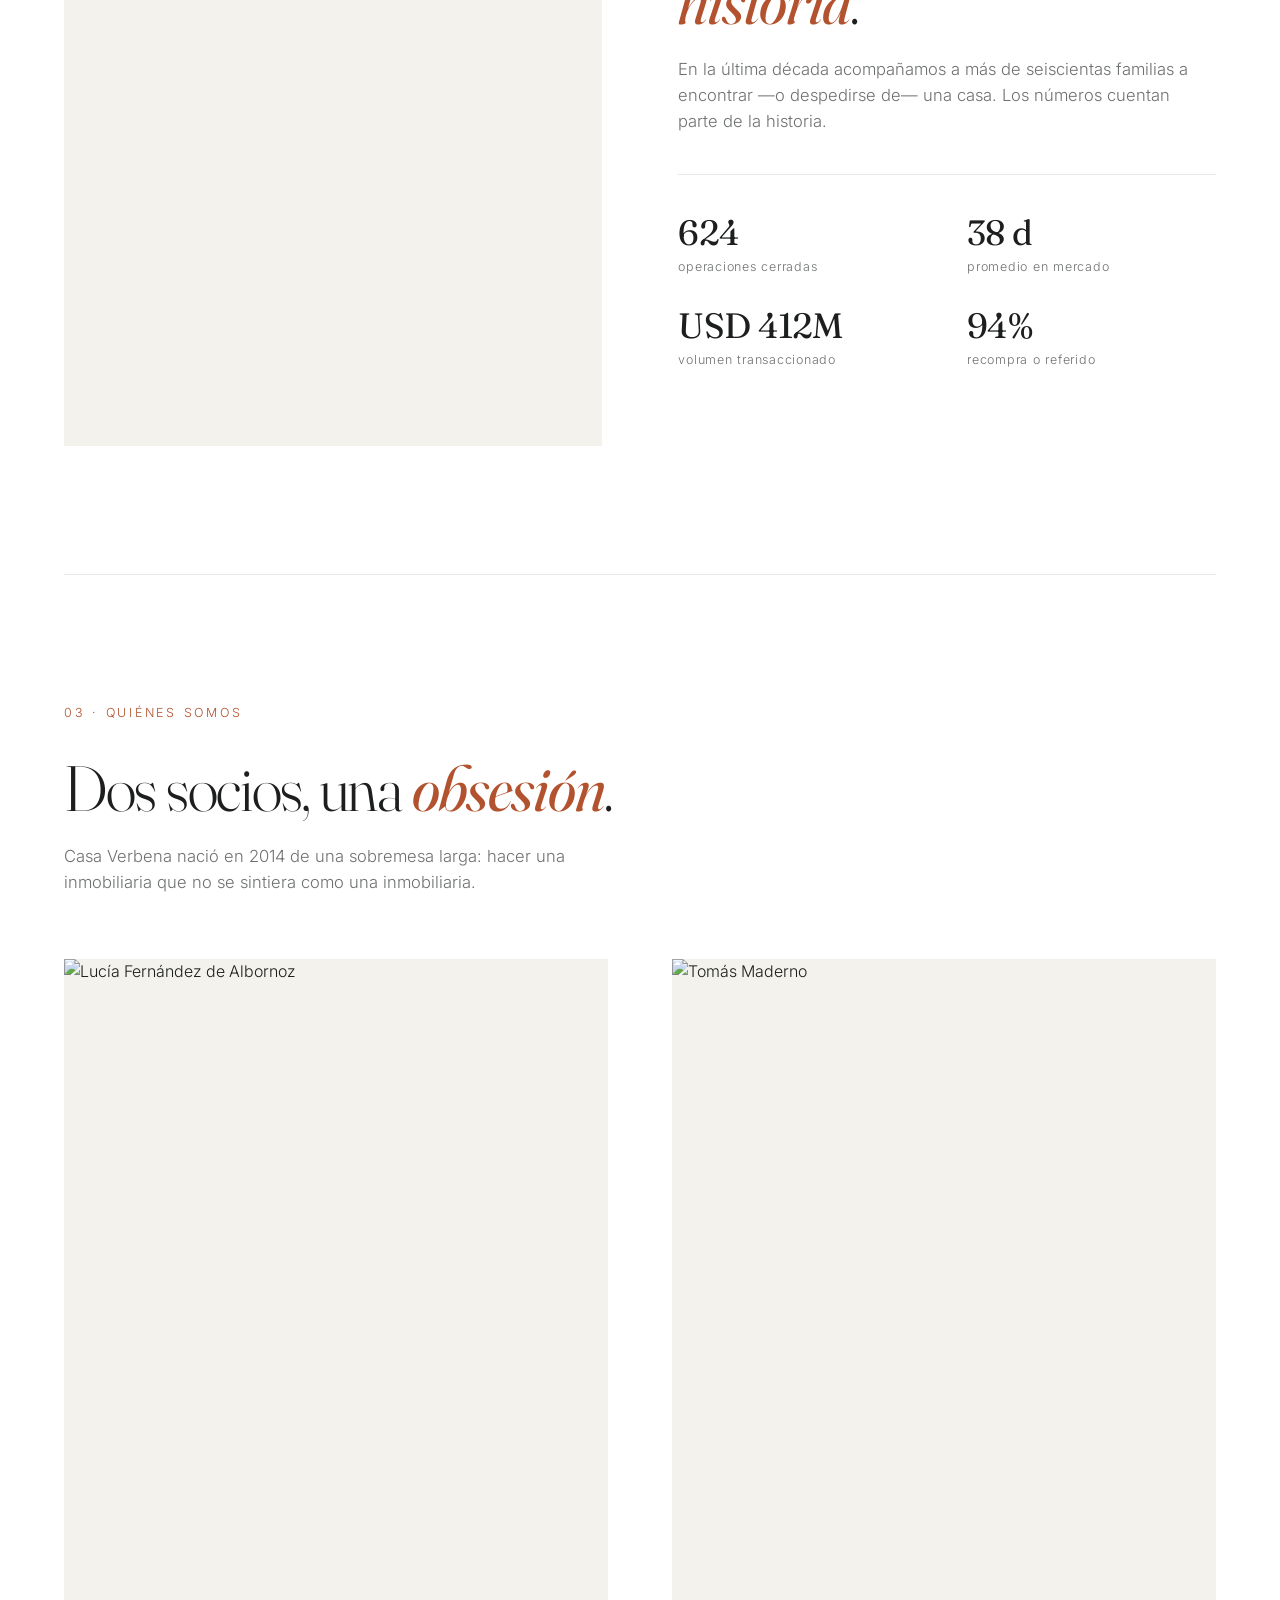
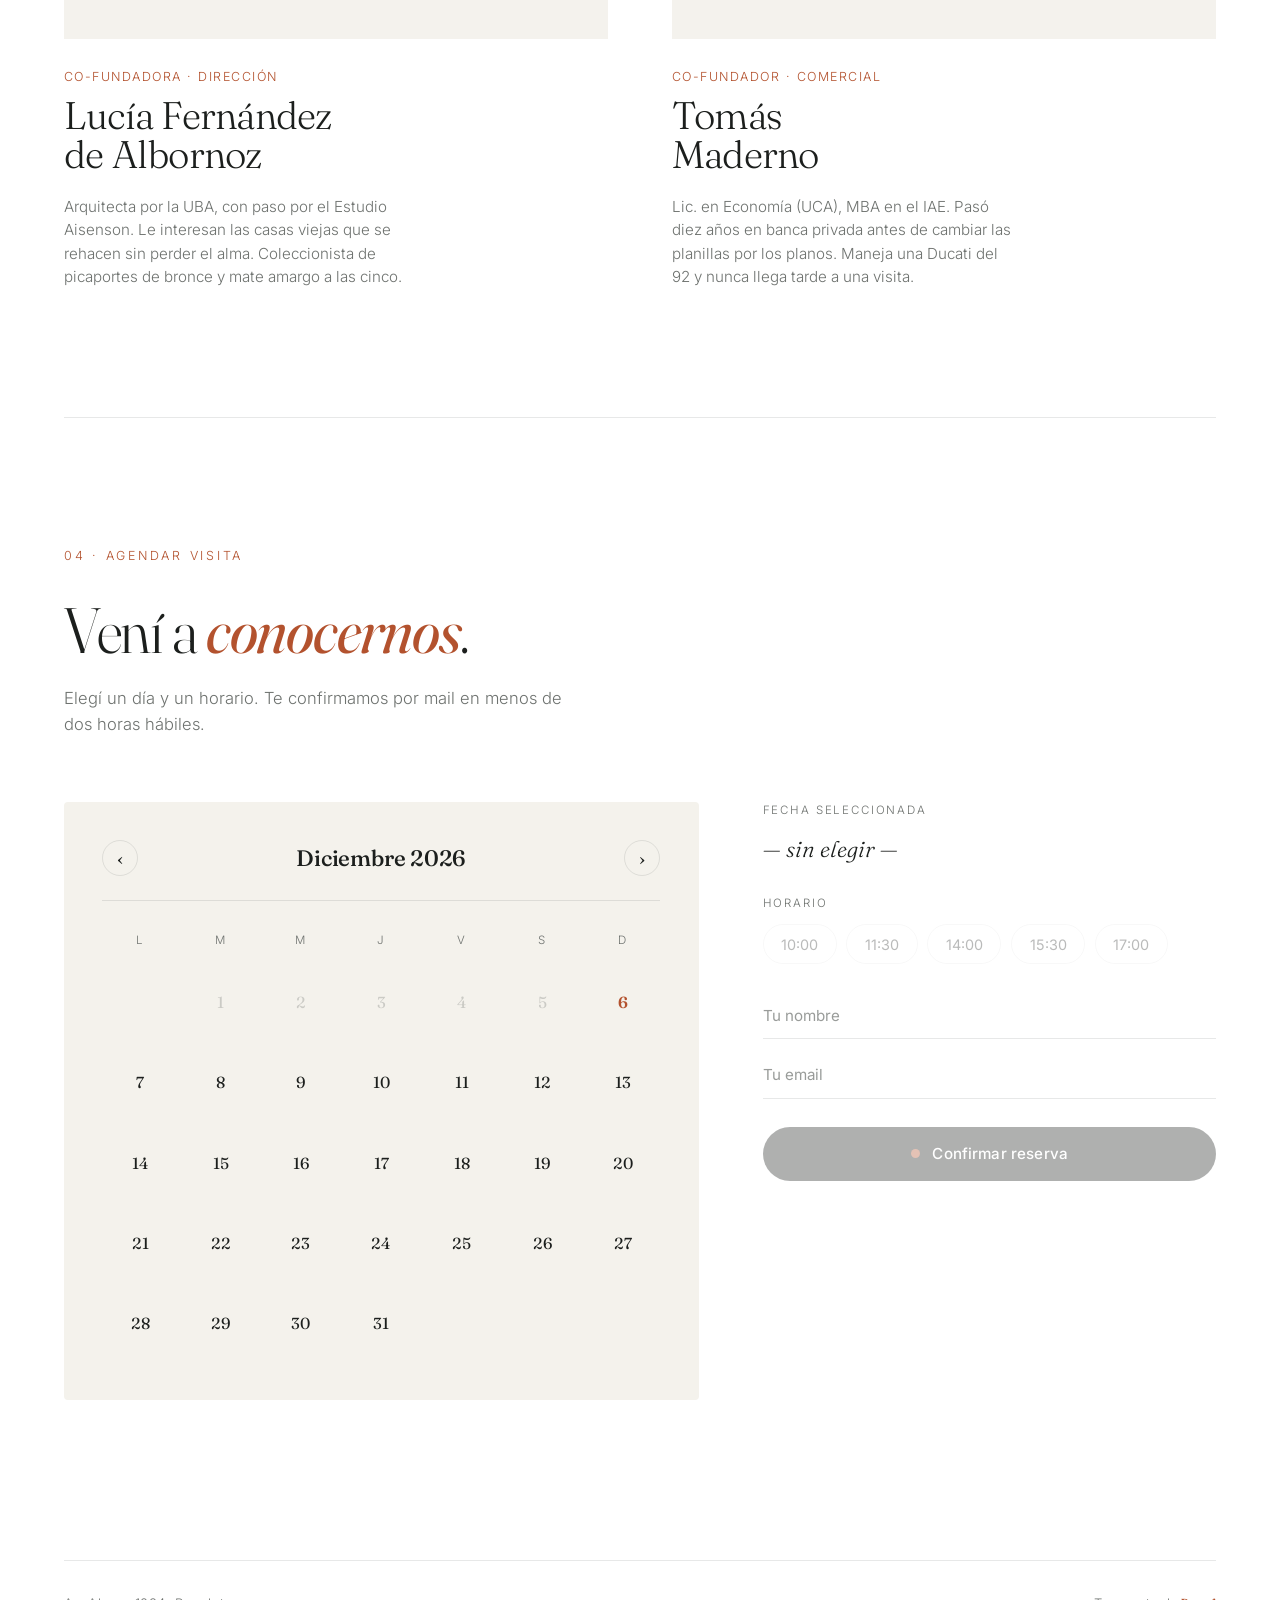
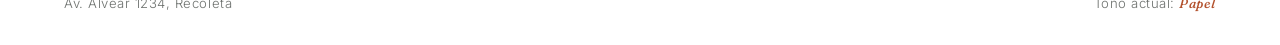
==== commit 8a51f2ac: "Actualizo textos de Casa Verbena" ====
--- a/index.html
+++ b/index.html
@@ -3,7 +3,7 @@
 <head>
   <meta charset="UTF-8" />
   <meta name="viewport" content="width=device-width, initial-scale=1.0" />
-  <title>Casa Verbena — Inmobiliaria Boutique</title>
+  <title>Inmobiliaria Borgo — Inmobiliaria Boutique</title>
   <link rel="preconnect" href="https://fonts.googleapis.com" />
   <link rel="preconnect" href="https://fonts.gstatic.com" crossorigin />
   <link href="https://fonts.googleapis.com/css2?family=Fraunces:opsz,wght@9..144,300;9..144,400;9..144,600;9..144,800&family=Inter:wght@300;400;500&display=swap" rel="stylesheet" />
@@ -15,7 +15,7 @@
   <header class="nav">
     <div class="logo">
       <span class="logo-mark">◐</span>
-      <span class="logo-text">Casa Verbena</span>
+      <span class="logo-text">Inmobiliaria Borgo</span>
     </div>
     <nav class="nav-links">
       <a href="#propiedades">Propiedades</a>
